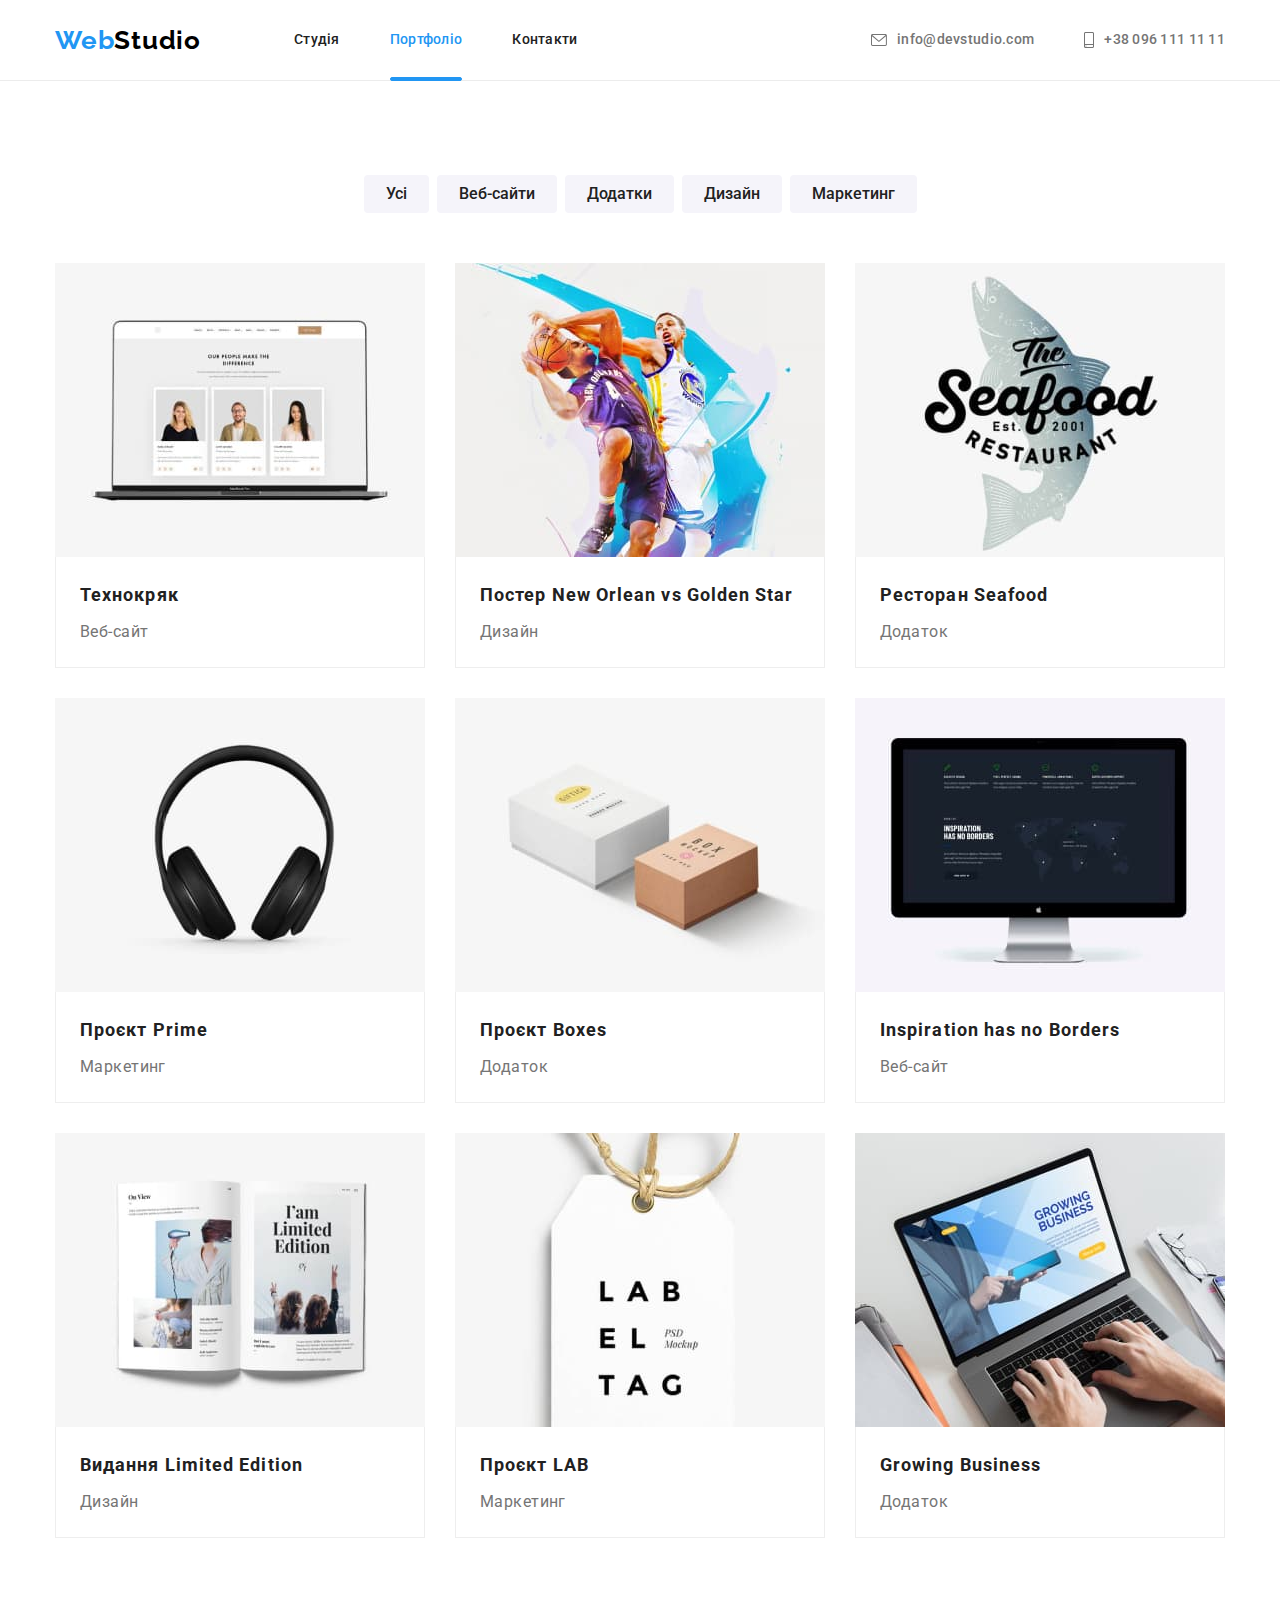
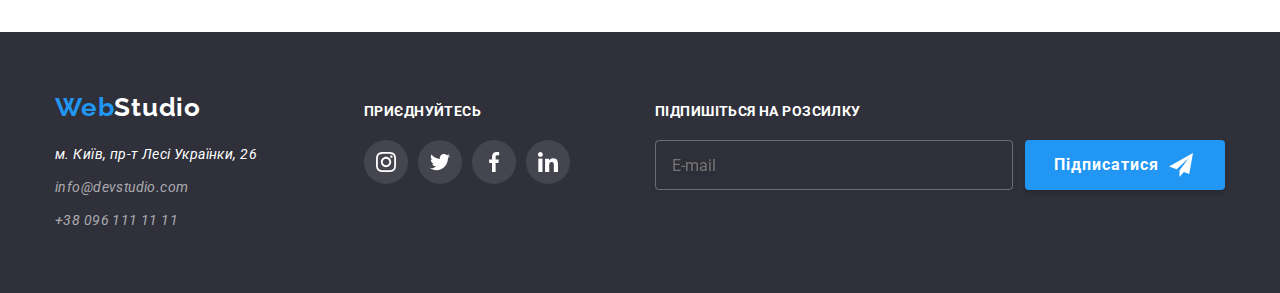
==== portfolio.html @ 502b1910 "copy files from homework 06" ====
<!DOCTYPE html>
<html lang="uk">
  <head>
    <meta charset="UTF-8" />
    <meta http-equiv="X-UA-Compatible" content="IE=edge" />
    <meta name="viewport" content="width=device-width, initial-scale=1.0" />
    <title>Портфоліо</title>
    <link
      rel="stylesheet"
      href="https://cdnjs.cloudflare.com/ajax/libs/modern-normalize/1.1.0/modern-normalize.css"
      integrity="sha512-Y0MM+V6ymRKN2zStTqzQ227DWhhp4Mzdo6gnlRnuaNCbc+YN/ZH0sBCLTM4M0oSy9c9VKiCvd4Jk44aCLrNS5Q=="
      crossorigin="anonymous"
      referrerpolicy="no-referrer"
    />
    <link rel="preconnect" href="https://fonts.googleapis.com" />
    <link rel="preconnect" href="https://fonts.gstatic.com" crossorigin />
    <link
      href="https://fonts.googleapis.com/css2?family=Raleway:wght@700&family=Roboto:wght@400;500;700;900&display=swap"
      rel="stylesheet"
    />
    <link rel="stylesheet" href="./css/styles.css" />
  </head>
  <body>
    <!-- Header -->
    <header class="header">
      <div class="container">
        <nav class="nav header-flex-item">
          <a href="./index.html" class="logo header-flex-item"
            >Web<span class="logo-header">Studio</span></a
          >
          <ul class="nav-list list">
            <li class="nav-list-item">
              <a href="./index.html" class="link">Студія</a>
            </li>
            <li class="nav-list-item">
              <a href="./portfolio.html" class="link current">Портфоліо</a>
            </li>
            <li class="nav-list-item"><a href="" class="link">Контакти</a></li>
          </ul>
        </nav>
        <ul class="contact-list list header-flex-item">
          <li class="contact-list-item">
            <a href="mailto:info@devstudio.com" class="link">
              <svg width="16" height="12" class="icon-contact">
                <use href="./images/symbol-defs.svg#icon-envelope"></use>
              </svg>
              info@devstudio.com</a
            >
          </li>
          <li class="contact-list-item">
            <a href="tel:+380961111111" class="link">
              <svg width="10" height="16" class="icon-contact">
                <use href="./images/symbol-defs.svg#icon-smartphone"></use>
              </svg>
              +38 096 111 11 11</a
            >
          </li>
        </ul>
      </div>
    </header>
    <!-- Main -->
    <main>
      <section class="projects section">
        <div class="container">
          <!-- Filters -->
          <ul class="filters list">
            <li class="filter-item">
              <button type="button" class="filter">Усі</button>
            </li>
            <li class="filter-item">
              <button type="button" class="filter">Веб-сайти</button>
            </li>
            <li class="filter-item">
              <button type="button" class="filter">Додатки</button>
            </li>
            <li class="filter-item">
              <button type="button" class="filter">Дизайн</button>
            </li>
            <li class="filter-item">
              <button type="button" class="filter">Маркетинг</button>
            </li>
          </ul>
          <!-- Projects -->
          <h1 hidden>Портфоліо</h1>
          <ul class="project-list list">
            <li class="project-item">
              <a href="" class="project-item-link">
                <div class="overlay-thumb">
                  <img
                    class="no-gap"
                    src="./images/portfolio/img1.jpeg"
                    alt="Портфоліо фото 1"
                    width="370"
                  />
                  <p class="project-overlay-description">
                    Ресурс пропонує комплексні пропозиції з різним рівнем
                    функціоналу та сервісів. Все це дозволить відвідувачу
                    отримати вичерпні відомості про компанію чи приватну особу.
                  </p>
                </div>
                <div class="project-description">
                  <h2 class="title">Технокряк</h2>
                  <p class="project-example">Веб-сайт</p>
                </div></a
              >
            </li>
            <li class="project-item">
              <a href="" class="project-item-link">
                <div class="overlay-thumb">
                  <img
                    class="no-gap"
                    src="./images/portfolio/img2.jpeg"
                    alt="Портфоліо фото 2"
                    width="370"
                  />
                  <p class="project-overlay-description">
                    Ресурс пропонує комплексні пропозиції з різним рівнем
                    функціоналу та сервісів. Все це дозволить відвідувачу
                    отримати вичерпні відомості про компанію чи приватну особу.
                  </p>
                </div>

                <div class="project-description">
                  <h2 class="title">
                    Постер <span lang="en">New Orlean vs Golden Star</span>
                  </h2>
                  <p class="project-example">Дизайн</p>
                </div></a
              >
            </li>
            <li class="project-item">
              <a href="" class="project-item-link">
                <div class="overlay-thumb">
                  <img
                    class="no-gap"
                    src="./images/portfolio/img3.jpeg"
                    alt="Портфоліо фото 3"
                    width="370"
                  />
                  <p class="project-overlay-description">
                    Ресурс пропонує комплексні пропозиції з різним рівнем
                    функціоналу та сервісів. Все це дозволить відвідувачу
                    отримати вичерпні відомості про компанію чи приватну особу.
                  </p>
                </div>

                <div class="project-description">
                  <h2 class="title">Ресторан <span lang="en">Seafood</span></h2>
                  <p class="project-example">Додаток</p>
                </div></a
              >
            </li>
            <li class="project-item">
              <a href="" class="project-item-link">
                <div class="overlay-thumb">
                  <img
                    class="no-gap"
                    src="./images/portfolio/img4.jpeg"
                    alt="Портфоліо фото 4"
                    width="370"
                  />
                  <p class="project-overlay-description">
                    Ресурс пропонує комплексні пропозиції з різним рівнем
                    функціоналу та сервісів. Все це дозволить відвідувачу
                    отримати вичерпні відомості про компанію чи приватну особу.
                  </p>
                </div>

                <div class="project-description">
                  <h2 class="title">Проєкт <span lang="en">Prime</span></h2>
                  <p class="project-example">Маркетинг</p>
                </div></a
              >
            </li>
            <li class="project-item">
              <a href="" class="project-item-link">
                <div class="overlay-thumb">
                  <img
                    class="no-gap"
                    src="./images/portfolio/img5.jpeg"
                    alt="Портфоліо фото 5"
                    width="370"
                  />
                  <p class="project-overlay-description">
                    Ресурс пропонує комплексні пропозиції з різним рівнем
                    функціоналу та сервісів. Все це дозволить відвідувачу
                    отримати вичерпні відомості про компанію чи приватну особу.
                  </p>
                </div>

                <div class="project-description">
                  <h2 class="title">Проєкт <span lang="en">Boxes</span></h2>
                  <p class="project-example">Додаток</p>
                </div></a
              >
            </li>
            <li class="project-item">
              <a href="" class="project-item-link">
                <div class="overlay-thumb">
                  <img
                    class="no-gap"
                    src="./images/portfolio/img6.jpeg"
                    alt="Портфоліо фото 6"
                    width="370"
                  />
                  <p class="project-overlay-description">
                    Ресурс пропонує комплексні пропозиції з різним рівнем
                    функціоналу та сервісів. Все це дозволить відвідувачу
                    отримати вичерпні відомості про компанію чи приватну особу.
                  </p>
                </div>

                <div class="project-description">
                  <h2 class="title" lang="en">Inspiration has no Borders</h2>
                  <p class="project-example">Веб-сайт</p>
                </div></a
              >
            </li>
            <li class="project-item">
              <a href="" class="project-item-link">
                <div class="overlay-thumb">
                  <img
                    class="no-gap"
                    src="./images/portfolio/img7.jpeg"
                    alt="Портфоліо фото 7"
                    width="370"
                  />
                  <p class="project-overlay-description">
                    Ресурс пропонує комплексні пропозиції з різним рівнем
                    функціоналу та сервісів. Все це дозволить відвідувачу
                    отримати вичерпні відомості про компанію чи приватну особу.
                  </p>
                </div>

                <div class="project-description">
                  <h2 class="title">
                    Видання <span lang="en">Limited Edition</span>
                  </h2>
                  <p class="project-example">Дизайн</p>
                </div></a
              >
            </li>
            <li class="project-item">
              <a href="" class="project-item-link">
                <div class="overlay-thumb">
                  <img
                    class="no-gap"
                    src="./images/portfolio/img8.jpeg"
                    alt="Портфоліо фото 8"
                    width="370"
                  />
                  <p class="project-overlay-description">
                    Ресурс пропонує комплексні пропозиції з різним рівнем
                    функціоналу та сервісів. Все це дозволить відвідувачу
                    отримати вичерпні відомості про компанію чи приватну особу.
                  </p>
                </div>

                <div class="project-description">
                  <h2 class="title">Проєкт <span lang="en">LAB</span></h2>
                  <p class="project-example">Маркетинг</p>
                </div></a
              >
            </li>
            <li class="project-item">
              <a href="" class="project-item-link">
                <div class="overlay-thumb">
                  <img
                    class="no-gap"
                    src="./images/portfolio/img9.jpeg"
                    alt="Портфоліо фото 9"
                    width="370"
                  />
                  <p class="project-overlay-description">
                    Ресурс пропонує комплексні пропозиції з різним рівнем
                    функціоналу та сервісів. Все це дозволить відвідувачу
                    отримати вичерпні відомості про компанію чи приватну особу.
                  </p>
                </div>

                <div class="project-description">
                  <h2 class="title" lang="en">Growing Business</h2>
                  <p class="project-example">Додаток</p>
                </div></a
              >
            </li>
          </ul>
        </div>
      </section>
    </main>
    <!-- Footer -->
    <footer class="footer">
      <div class="container">
        <div class="wrapper">
          <div class="flex-box-address">
            <a href="./index.html" class="logo"
              >Web<span class="logo-footer">Studio</span></a
            >
            <address class="address">
              <ul class="address-list list">
                <li class="address-item">
                  <a href="https://goo.gl/maps/CPtrU1FHBa2aNyZL9" class="link"
                    >м. Київ, пр-т Лесі Українки, 26</a
                  >
                </li>
                <li class="contact-list-item footer-contact-list-item">
                  <a href="mailto:info@devstudio.com" class="link"
                    >info@devstudio.com</a
                  >
                </li>
                <li class="contact-list-item footer-contact-list-item">
                  <a href="tel:+380961111111" class="link">+38 096 111 11 11</a>
                </li>
              </ul>
            </address>
          </div>
          <div class="flex-box-social">
            <p class="social-link-suptitle">приєднуйтесь</p>
            <ul class="social-link-list list">
              <li class="social-link-item item">
                <a class="social-link link" href=""
                  ><svg class="social-link-icon" width="20" height="20">
                    <use href="./images/symbol-defs.svg#icon-instagram"></use>
                  </svg>
                </a>
              </li>
              <li class="social-link-item item">
                <a class="social-link link" href=""
                  ><svg class="social-link-icon" width="20" height="20">
                    <use href="./images/symbol-defs.svg#icon-twitter"></use>
                  </svg>
                </a>
              </li>
              <li class="social-link-item item">
                <a class="social-link link" href=""
                  ><svg class="social-link-icon" width="20" height="20">
                    <use href="./images/symbol-defs.svg#icon-facebook"></use>
                  </svg>
                </a>
              </li>
              <li class="social-link-item item">
                <a class="social-link link" href=""
                  ><svg class="social-link-icon" width="20" height="20">
                    <use href="./images/symbol-defs.svg#icon-linkedin"></use>
                  </svg>
                </a>
              </li>
            </ul>
          </div>
          <form class="subscribe-form">
            <p class="subscribe-suptitle">Підпишіться на розсилку</p>
            <div class="subscribe-wrapper">
              <label class="subscribe-label">
                <input
                  type="email"
                  name="user-email"
                  class="subscribe-input"
                  placeholder="E-mail"
              /></label>
              <button type="submit" class="subscribe-btn">
                <span class="subscribe-btn-text"> Підписатися</span>
                <svg class="subscribe-btn-icon" width="24" height="24">
                  <use href="./images/symbol-defs.svg#icon-send"></use>
                </svg>
              </button>
            </div>
          </form>
        </div>
      </div>
    </footer>
  </body>
</html>
---- css/styles.css ----
:root {
  --bg-primary-color: #f5f5f5;
  --bg-secondary-color: #f5f4fa;
  --bg-tertiary-color: #ffffff;
  --bg-hero-color: #2f303a;
  --bg-footer-color: #2f303a;
  --bg-button-primary-color: #f5f4fa;
  --bg-button-secondary-color: #2196f3;
  --bg-hover-color: #2196f3;

  --text-primary-color: #757575;
  --text-secondary-color: #212121;
  --text-hover-color: #2196f3;
  --text-tertiary-color: #ffffff;
  --text-contacts-color: rgba(255, 255, 255, 0.6);

  --logo-primary-color: #2196f3;
  --logo-header-color: #000000;
  --logo-footer-color: #ffffff;

  --main-font: "Roboto", sans-serif;
  --font-secondary: "Raleway", sans-serif;

  --transition-dur-and-func: 250ms cubic-bezier(0.4, 0, 0.2, 1);
}
h1,
h2,
h3,
p,
ul {
  margin-top: 0;
  margin-right: 0;
  margin-bottom: 0;
  margin-left: 0;
}
ul {
  padding-left: 0;
}
.container {
  width: 1200px;
  padding-left: 15px;
  padding-right: 15px;
  margin-left: auto;
  margin-right: auto;
}
body {
  font-family: var(--main-font);
  font-style: normal;
  font-weight: 400;
  font-size: 14px;
  line-height: 1.71;
  letter-spacing: 0.03em;
  background-color: var(--bg-tertiary-color);
  color: var(--text-primary-color);
}
/* Main Studio */
.section {
  padding-top: 94px;
  padding-bottom: 94px;
}
.section:nth-child(2) {
  padding-bottom: 0;
}
/* Header */

.nav-list {
  display: block;
}
.header {
  border-bottom: 1px solid #ececec;
}

.nav,
.contact-list,
.header .container,
.nav-list {
  display: flex;
  align-items: center;
}
.header-flex-item:last-child {
  margin-left: auto;
}
/* Logo` */
.header .link {
  display: flex;
  align-items: center;
  justify-content: center;
  padding: 32px 0;
  font-weight: 500;
  line-height: 1.14;
  letter-spacing: 0.02em;

  transition: color var(--transition-dur-and-func);
}
.link,
.logo,
.project-item-link {
  display: block;
  color: inherit;
  text-decoration: none;
}
.project-item-link {
  transition: box-shadow var(--transition-dur-and-func);
}
.project-item-link:hover,
.project-item-link:focus {
  box-shadow: 0px 1px 1px rgba(0, 0, 0, 0.12), 0px 4px 4px rgba(0, 0, 0, 0.06),
    1px 4px 6px rgba(0, 0, 0, 0.16);
}
.list {
  list-style: none;
}
.logo {
  font-family: var(--font-secondary);
  font-weight: 700;
  color: var(--logo-primary-color);
  font-size: 26px;
  line-height: 1.19;
  letter-spacing: 0.03em;
  margin-right: 93px;
}
.logo-header {
  color: var(--logo-header-color);
}
.logo-footer {
  color: var(--logo-footer-color);
}
.footer .logo {
  margin-bottom: 20px;
}
/* Navigation */
.nav-list-item:not(:last-child),
.contact-list > .contact-list-item:not(:last-child) {
  margin-right: 50px;
}
.contact-list {
  margin-left: auto;
}
.icon-contact {
  margin-right: 10px;
  display: flex;
  align-items: center;
  justify-content: center;
  background-size: cover;
  fill: currentColor;
}
.contact-link .link {
  display: flex;
  align-items: center;
}
.nav-list,
.title {
  color: var(--text-secondary-color);
}
.current {
  color: var(--text-hover-color);
  position: relative;
}
.current::after {
  content: "";
  position: absolute;
  bottom: 0;
  left: 0;
  display: flex;
  background: #2196f3;
  border-radius: 2px;
  border: 1px solid #2196f3;
  width: 100%;
  height: 4px;
  transform: translateY(1px);
}
/* Hero */
.hero {
  background-image: linear-gradient(
      rgba(47, 48, 58, 0.4),
      rgba(47, 48, 58, 0.4)
    ),
    url(../images/hero.jpg);
  background-color: var(--bg-hero-color);
  text-align: center;
  padding: 200px 0;
  max-width: 1600px;
  height: 600px;
  margin: 0 auto;
}
.hero-title {
  display: block;
  margin: 0 auto 30px;
  color: var(--text-tertiary-color);
  font-weight: 900;
  font-size: 44px;
  line-height: 1.36;
  text-align: center;
  align-items: center;
  letter-spacing: 0.06em;
  text-transform: uppercase;
  width: 696px;
}
.button-order {
  display: inline-block;
  background-color: var(--bg-button-secondary-color);
  color: var(--text-tertiary-color);
  font-weight: 700;
  font-size: 16px;
  line-height: 1.88;
  align-items: center;
  text-align: center;
  letter-spacing: 0.06em;
  cursor: pointer;
  padding: 10px 32px;
  border: 1px solid transparent;
  border-radius: 4px;
  transition: background-color var(--transition-dur-and-func);
}
.button-order:hover,
.button-order:focus {
  background-color: #188ce8;
}
/* Speciality */
.speciality-list {
  display: flex;
}
.speciality-item {
  width: 270px;
}
.speciality-item:not(:last-child) {
  margin-right: 30px;
}
.icon-flex {
  display: flex;
  align-items: center;
  justify-content: center;
  width: 270px;
  height: 120px;
  background: #f5f4fa;
  border-radius: 4px;
  margin-bottom: 30px;
}
.speciality .title {
  font-size: 14px;
}
.speciality-list-title {
  font-weight: 700;
  line-height: 1.14;
  text-transform: uppercase;
  margin-bottom: 10px;
}
/* What we do */
.wwd-title,
.team-title,
.clients-title {
  font-weight: 700;
  font-size: 36px;
  line-height: 1.17;
  text-align: center;
}
.wwd-title {
  margin-bottom: 50px;
}
.wwd-list {
  display: flex;
  justify-content: space-between;
}
.wwd-item:not(:last-child) {
  margin-right: 30px;
}
img {
  display: block;
  max-width: 100%;
  height: auto;
}
.wrapper {
  position: relative;
}
.wwd-description {
  font-weight: 700;
  line-height: 1.14;
  text-align: center;
  text-transform: uppercase;

  color: #ffffff;
}
.wwd-description-thumb {
  display: flex;
  align-items: center;
  justify-content: center;
  position: absolute;
  left: 0;
  bottom: 0;
  background-color: rgba(47, 48, 58, 0.8);
  width: 100%;
  height: 70px;
  padding: 27px auto;
}
/* Our team */
.team {
  padding-top: 94px;
  padding-bottom: 94px;
  background-color: var(--bg-secondary-color);
}
.team-title {
  margin-bottom: 50px;
}
.team-list {
  display: flex;
}
.team-member {
  background-color: var(--bg-tertiary-color);
  width: 270px;
  box-shadow: 0px 1px 3px rgba(0, 0, 0, 0.12), 0px 1px 1px rgba(0, 0, 0, 0.14),
    0px 2px 1px rgba(0, 0, 0, 0.2);
  border-radius: 0px 0px 4px 4px;
}
.team-member:not(:last-child) {
  margin-right: 30px;
}
.team-member-description {
  padding: 30px 0;
}
.team-member-name {
  margin-bottom: 10px;
  font-weight: 500;
  font-size: 16px;
  line-height: 1.19;
  text-align: center;
}
.team-member-job {
  font-size: 16px;
  line-height: 1.19;
  text-align: center;
  margin-bottom: 16px;
}
.social-link {
  display: flex;
  align-items: center;
  justify-content: center;
  width: 44px;
  height: 44px;
  border-radius: 50%;
  gap: 10px;
  transition: background-color var(--transition-dur-and-func),
    color var(--transition-dur-and-func);
}
.footer .social-link {
  background-color: rgba(255, 255, 255, 0.1);
}
.social-link:hover {
  background-color: var(--bg-hover-color);
  border-radius: 50%;
}
.social-link:hover .social-link-icon {
  fill: var(--text-tertiary-color);
}
.social-link-item .social-link:focus {
  background-color: var(--bg-hover-color);
}
.social-link:focus .social-link-icon {
  fill: var(--text-tertiary-color);
}
.team-member .social-link-icon {
  fill: #afb1b8;
  transition: fill var(--transition-dur-and-func);
}
.social-link-item:hover .social-link-icon,
.social-link-item:focus .social-link-icon {
  fill: #ffffff;
}
.social-link-list {
  display: flex;
  gap: 10px;
  justify-content: center;
}
/* Clients */
.clients-title {
  margin-bottom: 50px;
}
.clients-list {
  display: flex;
  align-items: center;
  gap: 30px;
}
.clients-item {
  display: flex;
  align-items: center;
  justify-content: center;
  width: 170px;
  height: 92px;
}
.clients-link.link {
  display: flex;
  justify-content: center;
  align-items: center;
  width: 170px;
  height: 92px;
  cursor: pointer;
  border: 1px solid#AFB1B8;
  border-radius: 4px;
  transition: border-color var(--transition-dur-and-func),
    color var(--transition-dur-and-func);
}
.clients-icon {
  display: flex;
  align-items: center;
  justify-content: center;
  fill: #afb1b8;
  transition: fill var(--transition-dur-and-func);
}
.clients-link:hover,
.clients-link:focus {
  border-color: #2196f3;
}
.clients-link:hover .clients-icon {
  fill: var(--bg-hover-color);
}
.clients-link:focus .clients-icon {
  fill: var(--bg-hover-color);
}
/* Main Portfolio */
/* Filters */
.filters {
  display: flex;
  justify-content: center;
  margin-bottom: 50px;
}
.filter {
  background-color: var(--bg-button-primary-color);
  color: var(--text-secondary-color);
  font-weight: 500;
  font-size: 16px;
  line-height: 1.62;
  text-align: center;
  cursor: pointer;
  padding: 6px 22px;
  border: transparent;
  border-radius: 4px;
  transition: color var(--transition-dur-and-func),
    background-color var(--transition-dur-and-func),
    box-shadow var(--transition-dur-and-func);
}
.filter:hover,
.filter:focus {
  box-shadow: 0px 3px 1px rgba(0, 0, 0, 0.1), 0px 1px 2px rgba(0, 0, 0, 0.08),
    0px 2px 2px rgba(0, 0, 0, 0.12);
}
.filter-item:not(:last-child) {
  margin-right: 8px;
}
.filter:hover,
.filter:focus {
  background-color: var(--bg-hover-color);
  color: var(--text-tertiary-color);
}
/* Projects */
.project-list {
  display: flex;
  flex-wrap: wrap;
}
.project-item {
  background-color: var(--bg-tertiary-color);
  width: 370px;
}
.project-item:not(:nth-child(3n)) {
  margin-right: 30px;
}
.project-item:not(:nth-last-child(-n + 3)) {
  margin-bottom: 30px;
}
.project-list .title {
  font-weight: 700;
  font-size: 18px;
  line-height: 2;
  letter-spacing: 0.06em;
  margin-bottom: 4px;
}
.project-example {
  font-size: 16px;
  line-height: 1.88;
}
.project-description {
  padding: 20px 24px;
  border: 1px solid #eeeeee;
  border-top: none;
}
.project-overlay-description {
  display: flex;
  align-items: center;
  justify-content: center;
  position: absolute;
  top: 0;
  left: 0;
  padding: 63px 24px;

  background: rgba(33, 150, 243, 0.9);
  width: 100%;
  height: 100%;

  font-size: 18px;
  line-height: 1.56;

  letter-spacing: 0.03em;

  color: var(--text-tertiary-color);

  transform: translateY(101%);

  transition: transform var(--transition-dur-and-func);
}
.project-item-link:hover .project-overlay-description,
.project-item-link:focus .project-overlay-description {
  transform: translateY(0%);
}
.overlay-thumb {
  display: flex;
  align-items: center;
  justify-content: center;
  position: relative;
  top: 0;
  left: 0;
  overflow: hidden;
}

/* Footer */
.footer {
  background-color: var(--bg-footer-color);
  padding-top: 60px;
  padding-bottom: 60px;
}
/* .address {
  font-style: normal;
} */
.address .contact-list-item:not(:last-child),
.address-item {
  margin-bottom: 9px;
}
.address-item .link {
  display: inline-flex;
  color: var(--text-tertiary-color);
  transition: color var(--transition-dur-and-func);
}
.footer-contact-list-item .link {
  display: inline-flex;
  color: var(--text-contacts-color);
  transition: color var(--transition-dur-and-func);
}
.wrapper {
  display: flex;
  align-items: baseline;
}
.flex-box-address {
  margin-right: 70px;
}
.social-link-suptitle,
.subscribe-suptitle {
  font-weight: 700;
  line-height: 1.14;
  text-transform: uppercase;
  color: var(--text-tertiary-color);
  margin-bottom: 20px;
}
.social-link-icon {
  fill: var(--text-tertiary-color);
}
.link:hover {
  color: var(--text-hover-color);
}
.link:focus {
  color: var(--text-hover-color);
}

/* Subscribe Footer */
.subscribe-form {
  margin-left: auto;
}
.subscribe-wrapper {
  display: flex;
  align-items: center;
  justify-content: center;
  margin: 0;
  padding: 0;
  /* width: 570px; */
  /* height: 86px; */
}
.subscribe-label {
}
.subscribe-input {
  width: 358px;
  height: 50px;
  padding-top: 15px;
  padding-bottom: 15px;
  padding-left: 16px;
  background-color: transparent;
  border: 1px solid rgba(255, 255, 255, 0.3);
  filter: drop-shadow(0px 4px 4px rgba(0, 0, 0, 0.15));
  border-radius: 4px;

  font-size: 16px;
  line-height: 1.25;
  color: #ffffff;
}
.subscribe-input:placeholder {
  font-size: 16px;
  line-height: 1.25;

  color: rgba(255, 255, 255, 0.6);
}
.subscribe-btn {
  display: inline-flex;
  align-items: center;
  width: 200px;
  height: 50px;
  padding: 10px 28px;
  background: #2196f3;
  border: 1px solid transparent;
  box-shadow: 0px 4px 4px rgba(0, 0, 0, 0.15);
  border-radius: 4px;
  margin-left: 12px;
  cursor: pointer;
}
.subscribe-btn-text {
  font-weight: 700;
  font-size: 16px;
  line-height: 1.88;
  letter-spacing: 0.06em;
  color: #ffffff;
}
.subscribe-btn-icon {
  margin-left: 10px;
  fill: #ffffff;
  display: flex;
  justify-content: center;
  align-items: center;
  background-size: contain;
}

/* Modal */
.backdrop {
  position: fixed;
  width: 100%;
  height: 100%;
  left: 0;
  top: 0;
  background-color: rgba(0, 0, 0, 0.2);
  opacity: 1;
  transition: opacity var(--transition-dur-and-func),
    visibility var(--transition-dur-and-func);
}
.modal {
  position: absolute;
  left: 50%;
  top: 50%;
  transform: translate(-50%, -50%);
  background-color: #ffffff;
  width: 528px;
  height: 581px;
}
/* Modal Close Button */
.close-modal-btn {
  display: flex;
  padding: 0;
  align-items: center;
  justify-content: center;
  position: absolute;
  right: 14px;
  top: 14px;
  border-radius: 50%;
  width: 30px;
  height: 30px;
  background-color: #ffffff;
  border: 1px solid rgba(0, 0, 0, 0.1);
  cursor: pointer;
}
.icon-close-modal-btn {
  fill: #000000;
  transition: fill var(--transition-dur-and-func);
}
.close-modal-btn:hover .icon-close-modal-btn,
.close-modal-btn:focus .icon-close-modal-btn {
  fill: var(--bg-button-secondary-color);
}
.is-hidden {
  visibility: hidden;
  opacity: 0;
  pointer-events: none;
}
/* Modal Form */
.modal-form {
  display: flex;
  flex-direction: column;
  width: 100%;
  height: 100%;
  padding: 40px;
}
.modal-form-suptitle {
  margin-bottom: 12px;
  font-weight: 700;
  font-size: 20px;
  line-height: 1.15;
  text-align: center;
  color: var(--text-secondary-color);
}
.modal-form-input-thumb {
  position: relative;
  margin-top: 4px;
}
.modal-form-input {
  width: 100%;
  height: 40px;
  padding-left: 42px;
  border: 1px solid rgba(33, 33, 33, 0.2);
  border-radius: 4px;
  transition: border-color var(--transition-dur-and-func);
}

.modal-form-input:focus + .modal-form-input-icon,
.modal-form-input:hover + .modal-form-input-icon {
  fill: #2196f3;
}
.modal-form-input:focus,
.modal-form-comment:focus,
.modal-form-input:hover,
.modal-form-comment:hover {
  border-color: #2196f3;
  /* outline: none; */
}

.modal-form-input-icon {
  position: absolute;
  top: 50%;
  left: 12px;
  transform: translateY(-50%);
  transition: fill var(--transition-dur-and-func);
}
.modal-form-comment {
  width: 100%;
  height: 120px;
  margin-top: 4px;
  border: 1px solid rgba(33, 33, 33, 0.2);
  border-radius: 4px;
  resize: none;
  padding: 12px 16px;

  transition: border-color var(--transition-dur-and-func);
}
.modal-form-comment:placeholder {
  font-size: 12px;
  line-height: 1.17;
  letter-spacing: 0.01em;

  color: rgba(117, 117, 117, 0.5);
}
.modal-form-label,
.modal-form-label-comment {
  font-size: 12px;
  line-height: 1.17;
  letter-spacing: 0.01em;
  margin-bottom: 10px;
}
.modal-form-label-comment {
  margin-bottom: 20px;
}

.modal-form-checkbox-label {
  display: flex;
  align-items: center;
  justify-content: center;
  /* width: 425px;
  height: 24px; */
  margin-bottom: 30px;
}
.policy-link {
  color: #2196f3;
}
.modal-form-checkbox-input {
  position: absolute;
  appearance: none;
  transition: border-color var(--transition-dur-and-func),
    background-color var(--transition-dur-and-func),
    fill var(--transition-dur-and-func);
}
.modal-form-checkbox-custom-checked {
  display: flex;
  align-items: center;
  justify-content: center;
}
.modal-form-checkbox-input:checked + .modal-form-checkbox-custom {
  background-color: var(--bg-hover-color);
  border: 2px solid transparent;
  background-size: cover;
  fill: #ffffff;
}
.modal-form-checkbox-input:focus-within + .modal-form-checkbox-custom {
  border-color: #188ce8;
}

.modal-form-checkbox-custom {
  display: flex;
  align-items: center;
  justify-content: center;
  width: 16px;
  height: 15px;
  padding: 0;
  margin-right: 7px;
  object-fit: fill;
  border: 2px solid var(--text-secondary-color);
  border-radius: 2px;
  fill: transparent;

  transition: fill var(--transition-dur-and-func),
    border-color var(--transition-dur-and-func),
    background-color var(--transition-dur-and-func);
}
.modal-form-btn-submit {
  display: inline-flex;
  align-items: center;
  justify-content: center;
  width: 200px;
  height: 50px;
  padding: 10px 52px;
  margin-left: auto;
  margin-right: auto;
  background: var(--bg-button-secondary-color);
  box-shadow: 0px 4px 4px rgba(0, 0, 0, 0.15);
  border-color: transparent;
  border-radius: 4px;
  cursor: pointer;

  font-weight: 700;
  font-size: 16px;
  line-height: 1.88;
  letter-spacing: 0.06em;
  color: #ffffff;

  transition: background-color var(--transition-dur-and-func);
}
.modal-form-btn-submit:hover,
.modal-form-btn-submit:focus {
  background-color: #188ce8;
}
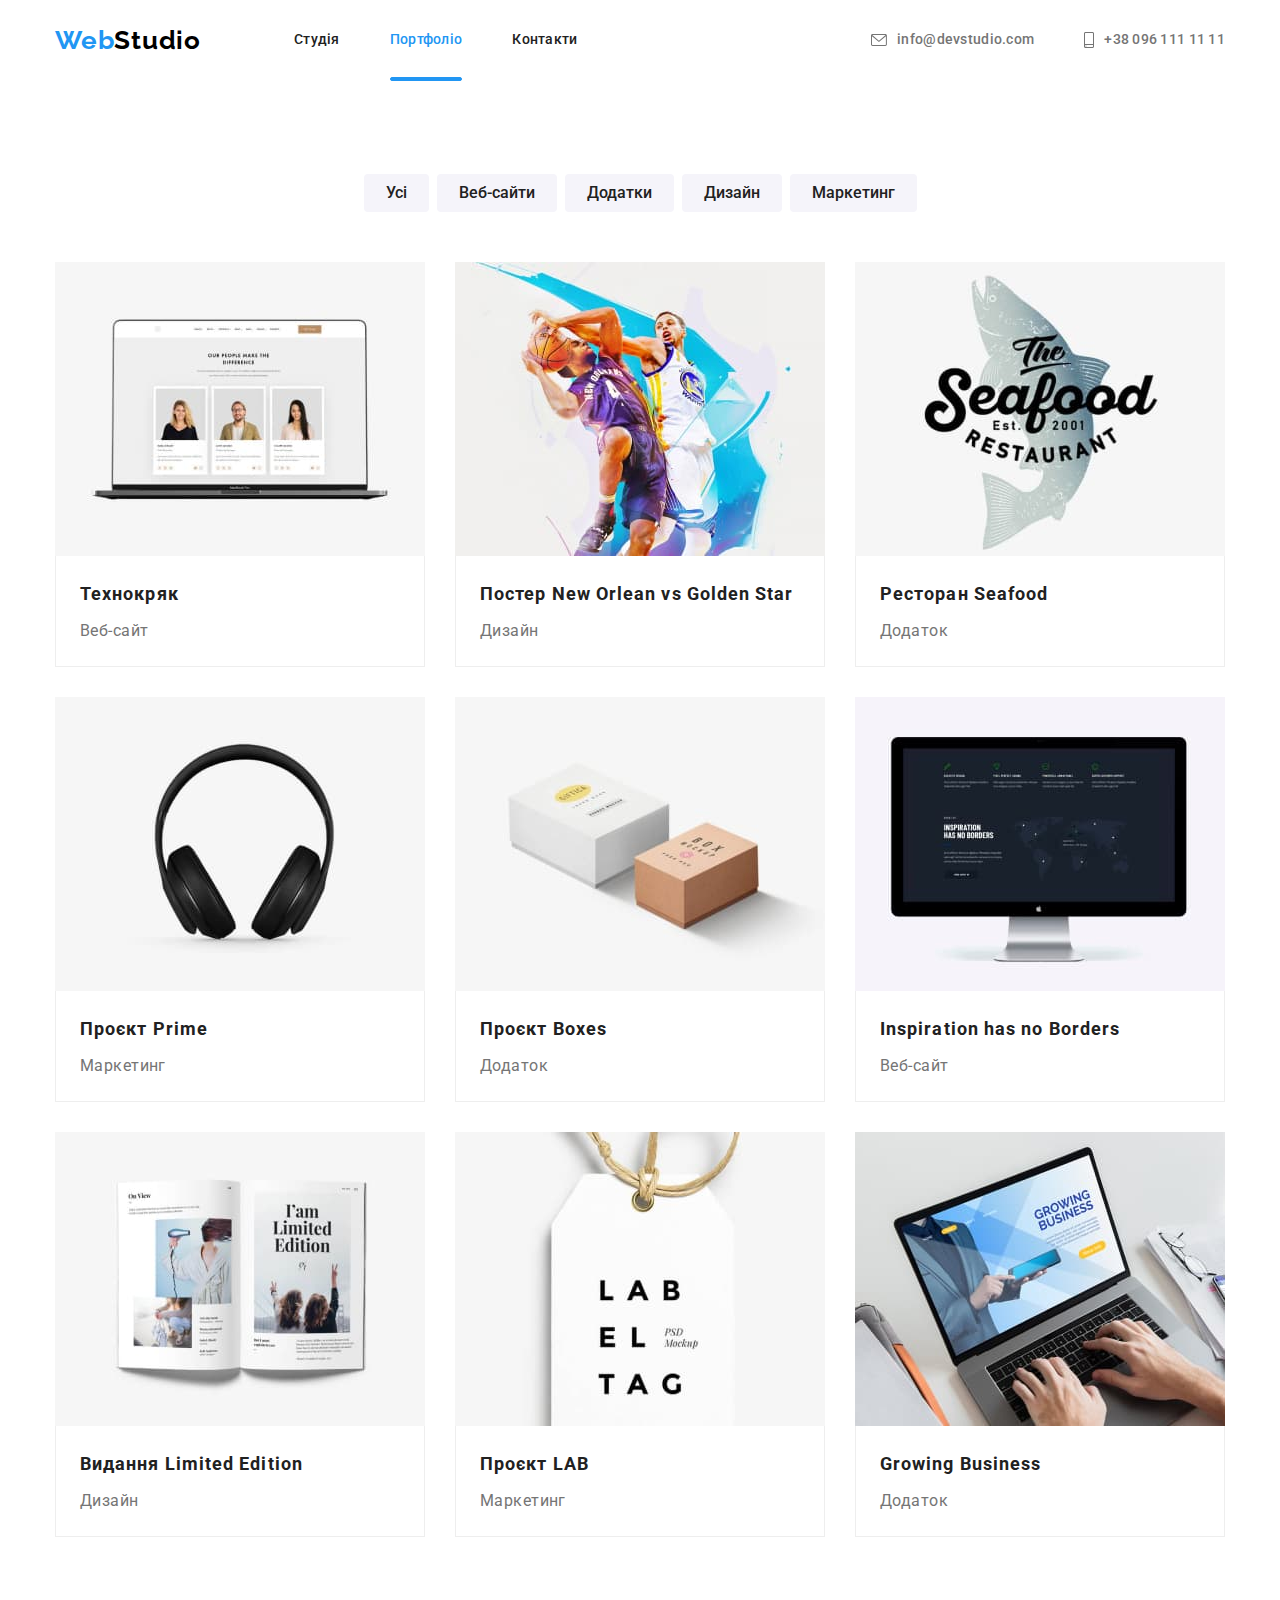
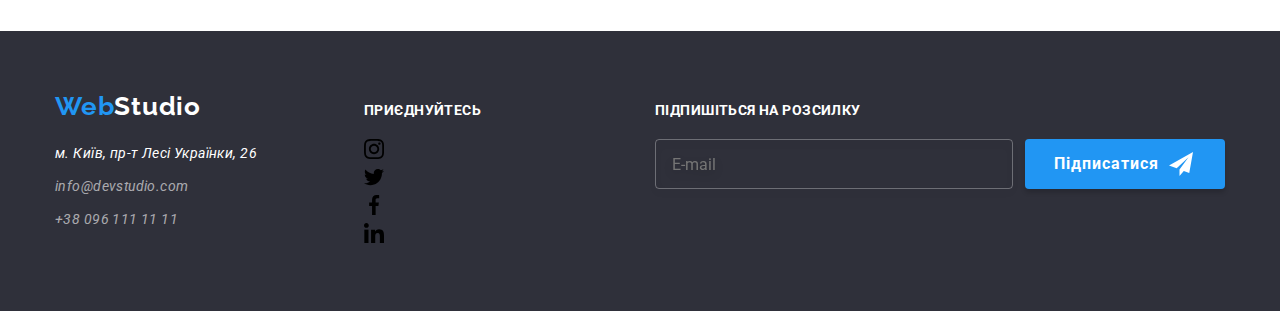
==== commit 8defd0a3: "changed names of classes" ====
--- a/portfolio.html
+++ b/portfolio.html
@@ -64,20 +64,20 @@
         <div class="container">
           <!-- Filters -->
           <ul class="filters list">
-            <li class="filter-item">
-              <button type="button" class="filter">Усі</button>
-            </li>
-            <li class="filter-item">
-              <button type="button" class="filter">Веб-сайти</button>
-            </li>
-            <li class="filter-item">
-              <button type="button" class="filter">Додатки</button>
-            </li>
-            <li class="filter-item">
-              <button type="button" class="filter">Дизайн</button>
-            </li>
-            <li class="filter-item">
-              <button type="button" class="filter">Маркетинг</button>
+            <li class="filters__item">
+              <button type="button" class="filters__btn">Усі</button>
+            </li>
+            <li class="filters__item">
+              <button type="button" class="filters__btn">Веб-сайти</button>
+            </li>
+            <li class="filters__item">
+              <button type="button" class="filters__btn">Додатки</button>
+            </li>
+            <li class="filters__item">
+              <button type="button" class="filters__btn">Дизайн</button>
+            </li>
+            <li class="filters__item">
+              <button type="button" class="filters__btn">Маркетинг</button>
             </li>
           </ul>
           <!-- Projects -->
--- a/css/styles.css
+++ b/css/styles.css
@@ -66,7 +66,7 @@
 .nav-list {
   display: block;
 }
-.header {
+.page-header {
   border-bottom: 1px solid #ececec;
 }
 
@@ -183,7 +183,7 @@
   height: 600px;
   margin: 0 auto;
 }
-.hero-title {
+.hero__title {
   display: block;
   margin: 0 auto 30px;
   color: var(--text-tertiary-color);
@@ -196,6 +196,7 @@
   text-transform: uppercase;
   width: 696px;
 }
+/* Button Order */
 .button-order {
   display: inline-block;
   background-color: var(--bg-button-secondary-color);
@@ -217,13 +218,13 @@
   background-color: #188ce8;
 }
 /* Speciality */
-.speciality-list {
-  display: flex;
-}
-.speciality-item {
+.speciality__list {
+  display: flex;
+}
+.speciality__item {
   width: 270px;
 }
-.speciality-item:not(:last-child) {
+.speciality__item:not(:last-child) {
   margin-right: 30px;
 }
 .icon-flex {
@@ -239,29 +240,29 @@
 .speciality .title {
   font-size: 14px;
 }
-.speciality-list-title {
+.speciality__label {
   font-weight: 700;
   line-height: 1.14;
   text-transform: uppercase;
   margin-bottom: 10px;
 }
 /* What we do */
-.wwd-title,
-.team-title,
+.what-we-do__title,
+.team__title,
 .clients-title {
   font-weight: 700;
   font-size: 36px;
   line-height: 1.17;
   text-align: center;
 }
-.wwd-title {
+.what-we-do__title {
   margin-bottom: 50px;
 }
-.wwd-list {
+.what-we-do__list {
   display: flex;
   justify-content: space-between;
 }
-.wwd-item:not(:last-child) {
+.what-we-do__item:not(:last-child) {
   margin-right: 30px;
 }
 img {
@@ -272,7 +273,7 @@
 .wrapper {
   position: relative;
 }
-.wwd-description {
+.what-we-do__description {
   font-weight: 700;
   line-height: 1.14;
   text-align: center;
@@ -280,7 +281,7 @@
 
   color: #ffffff;
 }
-.wwd-description-thumb {
+.what-we-do__thumb {
   display: flex;
   align-items: center;
   justify-content: center;
@@ -298,39 +299,39 @@
   padding-bottom: 94px;
   background-color: var(--bg-secondary-color);
 }
-.team-title {
+.team__title {
   margin-bottom: 50px;
 }
-.team-list {
-  display: flex;
-}
-.team-member {
+.team__list {
+  display: flex;
+}
+.team__item {
   background-color: var(--bg-tertiary-color);
   width: 270px;
   box-shadow: 0px 1px 3px rgba(0, 0, 0, 0.12), 0px 1px 1px rgba(0, 0, 0, 0.14),
     0px 2px 1px rgba(0, 0, 0, 0.2);
   border-radius: 0px 0px 4px 4px;
 }
-.team-member:not(:last-child) {
+.team__item:not(:last-child) {
   margin-right: 30px;
 }
-.team-member-description {
+.team-member__description {
   padding: 30px 0;
 }
-.team-member-name {
+.team-member__name {
   margin-bottom: 10px;
   font-weight: 500;
   font-size: 16px;
   line-height: 1.19;
   text-align: center;
 }
-.team-member-job {
+.team-member__job {
   font-size: 16px;
   line-height: 1.19;
   text-align: center;
   margin-bottom: 16px;
 }
-.social-link {
+.social-network__link {
   display: flex;
   align-items: center;
   justify-content: center;
@@ -341,52 +342,52 @@
   transition: background-color var(--transition-dur-and-func),
     color var(--transition-dur-and-func);
 }
-.footer .social-link {
+.footer .social-network__link {
   background-color: rgba(255, 255, 255, 0.1);
 }
-.social-link:hover {
+.social-network__link:hover {
   background-color: var(--bg-hover-color);
   border-radius: 50%;
 }
-.social-link:hover .social-link-icon {
+.social-network__link:hover .social-network__icon {
   fill: var(--text-tertiary-color);
 }
-.social-link-item .social-link:focus {
+.social-network__item .social-network__link:focus {
   background-color: var(--bg-hover-color);
 }
-.social-link:focus .social-link-icon {
+.social-network__link:focus .social-network__icon {
   fill: var(--text-tertiary-color);
 }
-.team-member .social-link-icon {
+.team__item .social-network__icon {
   fill: #afb1b8;
   transition: fill var(--transition-dur-and-func);
 }
-.social-link-item:hover .social-link-icon,
-.social-link-item:focus .social-link-icon {
+.social-network__item:hover .social-network__icon,
+.social-network__item:focus .social-network__icon {
   fill: #ffffff;
 }
-.social-link-list {
+.social-network {
   display: flex;
   gap: 10px;
   justify-content: center;
 }
 /* Clients */
-.clients-title {
+.clients__title {
   margin-bottom: 50px;
 }
-.clients-list {
+.clients__list {
   display: flex;
   align-items: center;
   gap: 30px;
 }
-.clients-item {
+.clients__item {
   display: flex;
   align-items: center;
   justify-content: center;
   width: 170px;
   height: 92px;
 }
-.clients-link.link {
+.clients__link.link {
   display: flex;
   justify-content: center;
   align-items: center;
@@ -398,21 +399,21 @@
   transition: border-color var(--transition-dur-and-func),
     color var(--transition-dur-and-func);
 }
-.clients-icon {
+.clients__icon {
   display: flex;
   align-items: center;
   justify-content: center;
   fill: #afb1b8;
   transition: fill var(--transition-dur-and-func);
 }
-.clients-link:hover,
-.clients-link:focus {
+.clients__link:hover,
+.clients__link:focus {
   border-color: #2196f3;
 }
-.clients-link:hover .clients-icon {
+.clients__link:hover .clients__icon {
   fill: var(--bg-hover-color);
 }
-.clients-link:focus .clients-icon {
+.clients__link:focus .clients__icon {
   fill: var(--bg-hover-color);
 }
 /* Main Portfolio */
@@ -422,7 +423,7 @@
   justify-content: center;
   margin-bottom: 50px;
 }
-.filter {
+.filters__btn {
   background-color: var(--bg-button-primary-color);
   color: var(--text-secondary-color);
   font-weight: 500;
@@ -437,16 +438,16 @@
     background-color var(--transition-dur-and-func),
     box-shadow var(--transition-dur-and-func);
 }
-.filter:hover,
-.filter:focus {
+.filters__btn:hover,
+.filters__btn:focus {
   box-shadow: 0px 3px 1px rgba(0, 0, 0, 0.1), 0px 1px 2px rgba(0, 0, 0, 0.08),
     0px 2px 2px rgba(0, 0, 0, 0.12);
 }
-.filter-item:not(:last-child) {
+.filters__item:not(:last-child) {
   margin-right: 8px;
 }
-.filter:hover,
-.filter:focus {
+.filters__btn:hover,
+.filters__btn:focus {
   background-color: var(--bg-hover-color);
   color: var(--text-tertiary-color);
 }
@@ -557,7 +558,7 @@
   color: var(--text-tertiary-color);
   margin-bottom: 20px;
 }
-.social-link-icon {
+.social-network__icon {
   fill: var(--text-tertiary-color);
 }
 .link:hover {
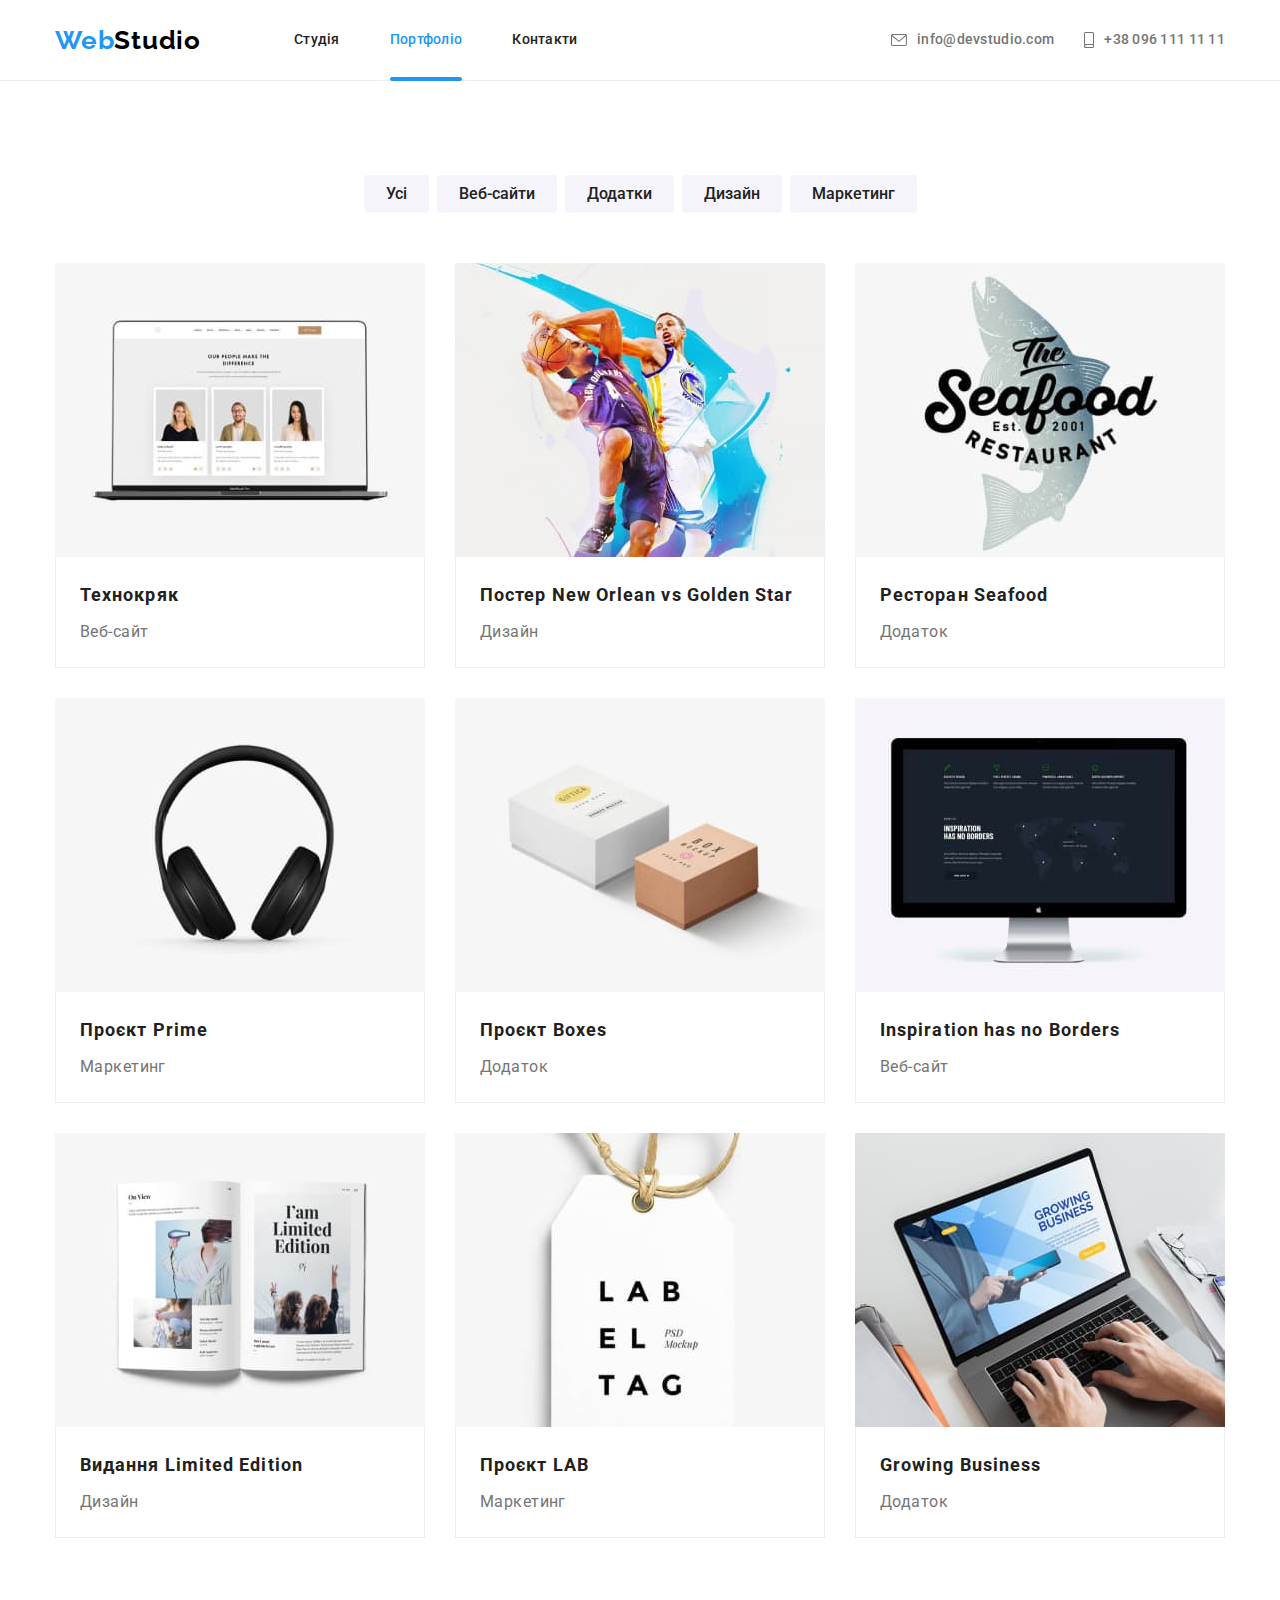
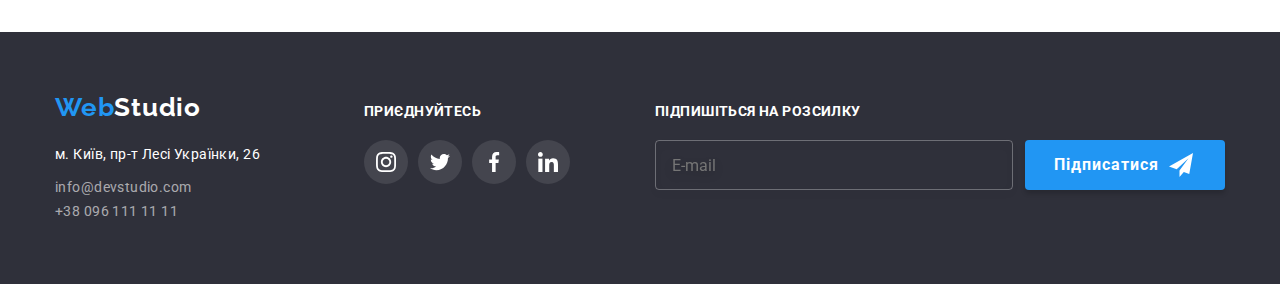
==== commit 9e7ac399: "add bem classes" ====
--- a/portfolio.html
+++ b/portfolio.html
@@ -23,33 +23,40 @@
   <body>
     <!-- Header -->
     <header class="header">
-      <div class="container">
-        <nav class="nav header-flex-item">
-          <a href="./index.html" class="logo header-flex-item"
-            >Web<span class="logo-header">Studio</span></a
+      <div class="header__container container">
+        <nav class="nav">
+          <a href="./index.html" class="logo logo--page-header"
+            >Web<span class="logo__item--page-header">Studio</span></a
           >
-          <ul class="nav-list list">
-            <li class="nav-list-item">
-              <a href="./index.html" class="link">Студія</a>
-            </li>
-            <li class="nav-list-item">
-              <a href="./portfolio.html" class="link current">Портфоліо</a>
-            </li>
-            <li class="nav-list-item"><a href="" class="link">Контакти</a></li>
+          <ul class="nav__list list">
+            <li class="nav__item">
+              <a href="./index.html" class="nav__link link">Студія</a>
+            </li>
+            <li class="nav__item">
+              <a href="./portfolio.html" class="nav__link link current"
+                >Портфоліо</a
+              >
+            </li>
+            <li class="nav__item">
+              <a href="" class="nav__link link">Контакти</a>
+            </li>
           </ul>
         </nav>
-        <ul class="contact-list list header-flex-item">
-          <li class="contact-list-item">
-            <a href="mailto:info@devstudio.com" class="link">
-              <svg width="16" height="12" class="icon-contact">
+        <ul class="contact__list list contact__list--page-header">
+          <li class="contact__item contact__item--page-header">
+            <a
+              href="mailto:info@devstudio.com"
+              class="contact__link--page-header link"
+            >
+              <svg width="16" height="12" class="contact__icon">
                 <use href="./images/symbol-defs.svg#icon-envelope"></use>
               </svg>
               info@devstudio.com</a
             >
           </li>
-          <li class="contact-list-item">
-            <a href="tel:+380961111111" class="link">
-              <svg width="10" height="16" class="icon-contact">
+          <li class="contact__item contact__item--page-header">
+            <a href="tel:+380961111111" class="contact__link--page-header link">
+              <svg width="10" height="16" class="contact__icon">
                 <use href="./images/symbol-defs.svg#icon-smartphone"></use>
               </svg>
               +38 096 111 11 11</a
@@ -60,7 +67,7 @@
     </header>
     <!-- Main -->
     <main>
-      <section class="projects section">
+      <section class="portfolio section">
         <div class="container">
           <!-- Filters -->
           <ul class="filters list">
@@ -82,205 +89,206 @@
           </ul>
           <!-- Projects -->
           <h1 hidden>Портфоліо</h1>
-          <ul class="project-list list">
-            <li class="project-item">
-              <a href="" class="project-item-link">
-                <div class="overlay-thumb">
-                  <img
-                    class="no-gap"
+          <ul class="projects list">
+            <li class="project__item">
+              <a href="" class="project__link">
+                <div class="project__overlay">
+                  <img
                     src="./images/portfolio/img1.jpeg"
                     alt="Портфоліо фото 1"
                     width="370"
                   />
-                  <p class="project-overlay-description">
-                    Ресурс пропонує комплексні пропозиції з різним рівнем
-                    функціоналу та сервісів. Все це дозволить відвідувачу
-                    отримати вичерпні відомості про компанію чи приватну особу.
-                  </p>
-                </div>
-                <div class="project-description">
-                  <h2 class="title">Технокряк</h2>
-                  <p class="project-example">Веб-сайт</p>
-                </div></a
-              >
-            </li>
-            <li class="project-item">
-              <a href="" class="project-item-link">
-                <div class="overlay-thumb">
-                  <img
-                    class="no-gap"
+                  <p class="project__description">
+                    Ресурс пропонує комплексні пропозиції з різним рівнем
+                    функціоналу та сервісів. Все це дозволить відвідувачу
+                    отримати вичерпні відомості про компанію чи приватну особу.
+                  </p>
+                </div>
+                <div class="project__thumb">
+                  <h2 class="project__title">Технокряк</h2>
+                  <p class="project__subtitle">Веб-сайт</p>
+                </div></a
+              >
+            </li>
+            <li class="project__item">
+              <a href="" class="project__link">
+                <div class="project__overlay">
+                  <img
                     src="./images/portfolio/img2.jpeg"
                     alt="Портфоліо фото 2"
                     width="370"
                   />
-                  <p class="project-overlay-description">
-                    Ресурс пропонує комплексні пропозиції з різним рівнем
-                    функціоналу та сервісів. Все це дозволить відвідувачу
-                    отримати вичерпні відомості про компанію чи приватну особу.
-                  </p>
-                </div>
-
-                <div class="project-description">
-                  <h2 class="title">
+                  <p class="project__description">
+                    Ресурс пропонує комплексні пропозиції з різним рівнем
+                    функціоналу та сервісів. Все це дозволить відвідувачу
+                    отримати вичерпні відомості про компанію чи приватну особу.
+                  </p>
+                </div>
+
+                <div class="project__thumb">
+                  <h2 class="project__title">
                     Постер <span lang="en">New Orlean vs Golden Star</span>
                   </h2>
-                  <p class="project-example">Дизайн</p>
-                </div></a
-              >
-            </li>
-            <li class="project-item">
-              <a href="" class="project-item-link">
-                <div class="overlay-thumb">
-                  <img
-                    class="no-gap"
+                  <p class="project__subtitle">Дизайн</p>
+                </div></a
+              >
+            </li>
+            <li class="project__item">
+              <a href="" class="project__link">
+                <div class="project__overlay">
+                  <img
                     src="./images/portfolio/img3.jpeg"
                     alt="Портфоліо фото 3"
                     width="370"
                   />
-                  <p class="project-overlay-description">
-                    Ресурс пропонує комплексні пропозиції з різним рівнем
-                    функціоналу та сервісів. Все це дозволить відвідувачу
-                    отримати вичерпні відомості про компанію чи приватну особу.
-                  </p>
-                </div>
-
-                <div class="project-description">
-                  <h2 class="title">Ресторан <span lang="en">Seafood</span></h2>
-                  <p class="project-example">Додаток</p>
-                </div></a
-              >
-            </li>
-            <li class="project-item">
-              <a href="" class="project-item-link">
-                <div class="overlay-thumb">
-                  <img
-                    class="no-gap"
+                  <p class="project__description">
+                    Ресурс пропонує комплексні пропозиції з різним рівнем
+                    функціоналу та сервісів. Все це дозволить відвідувачу
+                    отримати вичерпні відомості про компанію чи приватну особу.
+                  </p>
+                </div>
+
+                <div class="project__thumb">
+                  <h2 class="project__title">
+                    Ресторан <span lang="en">Seafood</span>
+                  </h2>
+                  <p class="project__subtitle">Додаток</p>
+                </div></a
+              >
+            </li>
+            <li class="project__item">
+              <a href="" class="project__link">
+                <div class="project__overlay">
+                  <img
                     src="./images/portfolio/img4.jpeg"
                     alt="Портфоліо фото 4"
                     width="370"
                   />
-                  <p class="project-overlay-description">
-                    Ресурс пропонує комплексні пропозиції з різним рівнем
-                    функціоналу та сервісів. Все це дозволить відвідувачу
-                    отримати вичерпні відомості про компанію чи приватну особу.
-                  </p>
-                </div>
-
-                <div class="project-description">
-                  <h2 class="title">Проєкт <span lang="en">Prime</span></h2>
-                  <p class="project-example">Маркетинг</p>
-                </div></a
-              >
-            </li>
-            <li class="project-item">
-              <a href="" class="project-item-link">
-                <div class="overlay-thumb">
-                  <img
-                    class="no-gap"
+                  <p class="project__description">
+                    Ресурс пропонує комплексні пропозиції з різним рівнем
+                    функціоналу та сервісів. Все це дозволить відвідувачу
+                    отримати вичерпні відомості про компанію чи приватну особу.
+                  </p>
+                </div>
+
+                <div class="project__thumb">
+                  <h2 class="project__title">
+                    Проєкт <span lang="en">Prime</span>
+                  </h2>
+                  <p class="project__subtitle">Маркетинг</p>
+                </div></a
+              >
+            </li>
+            <li class="project__item">
+              <a href="" class="project__link">
+                <div class="project__overlay">
+                  <img
                     src="./images/portfolio/img5.jpeg"
                     alt="Портфоліо фото 5"
                     width="370"
                   />
-                  <p class="project-overlay-description">
-                    Ресурс пропонує комплексні пропозиції з різним рівнем
-                    функціоналу та сервісів. Все це дозволить відвідувачу
-                    отримати вичерпні відомості про компанію чи приватну особу.
-                  </p>
-                </div>
-
-                <div class="project-description">
-                  <h2 class="title">Проєкт <span lang="en">Boxes</span></h2>
-                  <p class="project-example">Додаток</p>
-                </div></a
-              >
-            </li>
-            <li class="project-item">
-              <a href="" class="project-item-link">
-                <div class="overlay-thumb">
-                  <img
-                    class="no-gap"
+                  <p class="project__description">
+                    Ресурс пропонує комплексні пропозиції з різним рівнем
+                    функціоналу та сервісів. Все це дозволить відвідувачу
+                    отримати вичерпні відомості про компанію чи приватну особу.
+                  </p>
+                </div>
+
+                <div class="project__thumb">
+                  <h2 class="project__title">
+                    Проєкт <span lang="en">Boxes</span>
+                  </h2>
+                  <p class="project__subtitle">Додаток</p>
+                </div></a
+              >
+            </li>
+            <li class="project__item">
+              <a href="" class="project__link">
+                <div class="project__overlay">
+                  <img
                     src="./images/portfolio/img6.jpeg"
                     alt="Портфоліо фото 6"
                     width="370"
                   />
-                  <p class="project-overlay-description">
-                    Ресурс пропонує комплексні пропозиції з різним рівнем
-                    функціоналу та сервісів. Все це дозволить відвідувачу
-                    отримати вичерпні відомості про компанію чи приватну особу.
-                  </p>
-                </div>
-
-                <div class="project-description">
-                  <h2 class="title" lang="en">Inspiration has no Borders</h2>
-                  <p class="project-example">Веб-сайт</p>
-                </div></a
-              >
-            </li>
-            <li class="project-item">
-              <a href="" class="project-item-link">
-                <div class="overlay-thumb">
-                  <img
-                    class="no-gap"
+                  <p class="project__description">
+                    Ресурс пропонує комплексні пропозиції з різним рівнем
+                    функціоналу та сервісів. Все це дозволить відвідувачу
+                    отримати вичерпні відомості про компанію чи приватну особу.
+                  </p>
+                </div>
+
+                <div class="project__thumb">
+                  <h2 class="project__title" lang="en">
+                    Inspiration has no Borders
+                  </h2>
+                  <p class="project__subtitle">Веб-сайт</p>
+                </div></a
+              >
+            </li>
+            <li class="project__item">
+              <a href="" class="project__link">
+                <div class="project__overlay">
+                  <img
                     src="./images/portfolio/img7.jpeg"
                     alt="Портфоліо фото 7"
                     width="370"
                   />
-                  <p class="project-overlay-description">
-                    Ресурс пропонує комплексні пропозиції з різним рівнем
-                    функціоналу та сервісів. Все це дозволить відвідувачу
-                    отримати вичерпні відомості про компанію чи приватну особу.
-                  </p>
-                </div>
-
-                <div class="project-description">
-                  <h2 class="title">
+                  <p class="project__description">
+                    Ресурс пропонує комплексні пропозиції з різним рівнем
+                    функціоналу та сервісів. Все це дозволить відвідувачу
+                    отримати вичерпні відомості про компанію чи приватну особу.
+                  </p>
+                </div>
+
+                <div class="project__thumb">
+                  <h2 class="project__title">
                     Видання <span lang="en">Limited Edition</span>
                   </h2>
-                  <p class="project-example">Дизайн</p>
-                </div></a
-              >
-            </li>
-            <li class="project-item">
-              <a href="" class="project-item-link">
-                <div class="overlay-thumb">
-                  <img
-                    class="no-gap"
+                  <p class="project__subtitle">Дизайн</p>
+                </div></a
+              >
+            </li>
+            <li class="project__item">
+              <a href="" class="project__link">
+                <div class="project__overlay">
+                  <img
                     src="./images/portfolio/img8.jpeg"
                     alt="Портфоліо фото 8"
                     width="370"
                   />
-                  <p class="project-overlay-description">
-                    Ресурс пропонує комплексні пропозиції з різним рівнем
-                    функціоналу та сервісів. Все це дозволить відвідувачу
-                    отримати вичерпні відомості про компанію чи приватну особу.
-                  </p>
-                </div>
-
-                <div class="project-description">
-                  <h2 class="title">Проєкт <span lang="en">LAB</span></h2>
-                  <p class="project-example">Маркетинг</p>
-                </div></a
-              >
-            </li>
-            <li class="project-item">
-              <a href="" class="project-item-link">
-                <div class="overlay-thumb">
-                  <img
-                    class="no-gap"
+                  <p class="project__description">
+                    Ресурс пропонує комплексні пропозиції з різним рівнем
+                    функціоналу та сервісів. Все це дозволить відвідувачу
+                    отримати вичерпні відомості про компанію чи приватну особу.
+                  </p>
+                </div>
+
+                <div class="project__thumb">
+                  <h2 class="project__title">
+                    Проєкт <span lang="en">LAB</span>
+                  </h2>
+                  <p class="project__subtitle">Маркетинг</p>
+                </div></a
+              >
+            </li>
+            <li class="project__item">
+              <a href="" class="project__link">
+                <div class="project__overlay">
+                  <img
                     src="./images/portfolio/img9.jpeg"
                     alt="Портфоліо фото 9"
                     width="370"
                   />
-                  <p class="project-overlay-description">
-                    Ресурс пропонує комплексні пропозиції з різним рівнем
-                    функціоналу та сервісів. Все це дозволить відвідувачу
-                    отримати вичерпні відомості про компанію чи приватну особу.
-                  </p>
-                </div>
-
-                <div class="project-description">
-                  <h2 class="title" lang="en">Growing Business</h2>
-                  <p class="project-example">Додаток</p>
+                  <p class="project__description">
+                    Ресурс пропонує комплексні пропозиції з різним рівнем
+                    функціоналу та сервісів. Все це дозволить відвідувачу
+                    отримати вичерпні відомості про компанію чи приватну особу.
+                  </p>
+                </div>
+
+                <div class="project__thumb">
+                  <h2 class="project__title" lang="en">Growing Business</h2>
+                  <p class="project__subtitle">Додаток</p>
                 </div></a
               >
             </li>
@@ -293,54 +301,70 @@
       <div class="container">
         <div class="wrapper">
           <div class="flex-box-address">
-            <a href="./index.html" class="logo"
-              >Web<span class="logo-footer">Studio</span></a
+            <a href="./index.html" class="logo logo--page-footer"
+              >Web<span class="logo__item--page-footer">Studio</span></a
             >
-            <address class="address">
-              <ul class="address-list list">
-                <li class="address-item">
-                  <a href="https://goo.gl/maps/CPtrU1FHBa2aNyZL9" class="link"
+            <address class="address contact">
+              <ul class="address__list contact__list list">
+                <li class="address__item">
+                  <a
+                    href="https://goo.gl/maps/CPtrU1FHBa2aNyZL9"
+                    class="address__link link"
                     >м. Київ, пр-т Лесі Українки, 26</a
                   >
                 </li>
-                <li class="contact-list-item footer-contact-list-item">
-                  <a href="mailto:info@devstudio.com" class="link"
+                <li class="contact__item">
+                  <a
+                    href="mailto:info@devstudio.com"
+                    class="contact__link--page-footer link"
                     >info@devstudio.com</a
                   >
                 </li>
-                <li class="contact-list-item footer-contact-list-item">
-                  <a href="tel:+380961111111" class="link">+38 096 111 11 11</a>
+                <li class="contact__item">
+                  <a
+                    href="tel:+380961111111"
+                    class="contact__link--page-footer link"
+                    >+38 096 111 11 11</a
+                  >
                 </li>
               </ul>
             </address>
           </div>
           <div class="flex-box-social">
-            <p class="social-link-suptitle">приєднуйтесь</p>
-            <ul class="social-link-list list">
-              <li class="social-link-item item">
-                <a class="social-link link" href=""
-                  ><svg class="social-link-icon" width="20" height="20">
+            <p class="social-network__suptitle">приєднуйтесь</p>
+            <ul class="social-network list">
+              <li class="social-network__item item">
+                <a
+                  class="social-network__link social-network__link--page-footer link"
+                  href=""
+                  ><svg class="social-network__icon" width="20" height="20">
                     <use href="./images/symbol-defs.svg#icon-instagram"></use>
                   </svg>
                 </a>
               </li>
-              <li class="social-link-item item">
-                <a class="social-link link" href=""
-                  ><svg class="social-link-icon" width="20" height="20">
+              <li class="social-network__item item">
+                <a
+                  class="social-network__link social-network__link--page-footer link"
+                  href=""
+                  ><svg class="social-network__icon" width="20" height="20">
                     <use href="./images/symbol-defs.svg#icon-twitter"></use>
                   </svg>
                 </a>
               </li>
-              <li class="social-link-item item">
-                <a class="social-link link" href=""
-                  ><svg class="social-link-icon" width="20" height="20">
+              <li class="social-network__item item">
+                <a
+                  class="social-network__link social-network__link--page-footer link"
+                  href=""
+                  ><svg class="social-network__icon" width="20" height="20">
                     <use href="./images/symbol-defs.svg#icon-facebook"></use>
                   </svg>
                 </a>
               </li>
-              <li class="social-link-item item">
-                <a class="social-link link" href=""
-                  ><svg class="social-link-icon" width="20" height="20">
+              <li class="social-network__item item">
+                <a
+                  class="social-network__link social-network__link--page-footer link"
+                  href=""
+                  ><svg class="social-network__icon" width="20" height="20">
                     <use href="./images/symbol-defs.svg#icon-linkedin"></use>
                   </svg>
                 </a>
@@ -348,18 +372,19 @@
             </ul>
           </div>
           <form class="subscribe-form">
-            <p class="subscribe-suptitle">Підпишіться на розсилку</p>
-            <div class="subscribe-wrapper">
-              <label class="subscribe-label">
+            <p class="subscribe-form__suptitle">Підпишіться на розсилку</p>
+            <div class="subscribe-form__wrapper">
+              <label class="subscribe-form__label">
                 <input
                   type="email"
                   name="user-email"
-                  class="subscribe-input"
+                  class="subscribe-form__input"
                   placeholder="E-mail"
+                  required
               /></label>
               <button type="submit" class="subscribe-btn">
-                <span class="subscribe-btn-text"> Підписатися</span>
-                <svg class="subscribe-btn-icon" width="24" height="24">
+                <span class="subscribe-btn__text"> Підписатися</span>
+                <svg class="subscribe-btn__icon" width="24" height="24">
                   <use href="./images/symbol-defs.svg#icon-send"></use>
                 </svg>
               </button>
--- a/css/styles.css
+++ b/css/styles.css
@@ -63,25 +63,33 @@
 }
 /* Header */
 
-.nav-list {
-  display: block;
-}
-.page-header {
+.header {
   border-bottom: 1px solid #ececec;
 }
-
-.nav,
-.contact-list,
-.header .container,
-.nav-list {
-  display: flex;
-  align-items: center;
-}
-.header-flex-item:last-child {
+.nav {
+  display: flex;
+  align-items: center;
+}
+.nav__link {
+  color: var(--text-secondary-color);
+  font-weight: 500;
+  line-height: 1.14;
+  letter-spacing: 0.02em;
+}
+.header__container {
+  display: flex;
+  align-items: center;
+}
+.contact__list--page-header {
   margin-left: auto;
 }
+.contact__list--page-header {
+  display: flex;
+  align-items: center;
+  justify-content: center;
+}
 /* Logo` */
-.header .link {
+.contact__link--page-header {
   display: flex;
   align-items: center;
   justify-content: center;
@@ -89,28 +97,33 @@
   font-weight: 500;
   line-height: 1.14;
   letter-spacing: 0.02em;
+  color: inherit;
 
   transition: color var(--transition-dur-and-func);
 }
 .link,
-.logo,
-.project-item-link {
+.project__link,
+.nav__link {
+  display: block;
+  /* color: inherit; */
+  text-decoration: none;
+}
+.project__link {
+  transition: box-shadow var(--transition-dur-and-func);
+  color: inherit;
+}
+.project__link:hover,
+.project__link:focus {
+  box-shadow: 0px 1px 1px rgba(0, 0, 0, 0.12), 0px 4px 4px rgba(0, 0, 0, 0.06),
+    1px 4px 6px rgba(0, 0, 0, 0.16);
+}
+.list {
+  list-style: none;
+}
+.logo {
   display: block;
   color: inherit;
   text-decoration: none;
-}
-.project-item-link {
-  transition: box-shadow var(--transition-dur-and-func);
-}
-.project-item-link:hover,
-.project-item-link:focus {
-  box-shadow: 0px 1px 1px rgba(0, 0, 0, 0.12), 0px 4px 4px rgba(0, 0, 0, 0.06),
-    1px 4px 6px rgba(0, 0, 0, 0.16);
-}
-.list {
-  list-style: none;
-}
-.logo {
   font-family: var(--font-secondary);
   font-weight: 700;
   color: var(--logo-primary-color);
@@ -119,24 +132,36 @@
   letter-spacing: 0.03em;
   margin-right: 93px;
 }
-.logo-header {
+.logo__item--page-header {
   color: var(--logo-header-color);
 }
-.logo-footer {
+.logo__item--page-footer {
   color: var(--logo-footer-color);
 }
-.footer .logo {
+.logo--page-footer {
   margin-bottom: 20px;
 }
 /* Navigation */
-.nav-list-item:not(:last-child),
-.contact-list > .contact-list-item:not(:last-child) {
-  margin-right: 50px;
-}
-.contact-list {
+.nav__list {
+  display: flex;
+  align-items: center;
+  gap: 50px;
+}
+.contact__item--page-header:not(:last-child) {
+  margin-right: 30px;
+}
+.nav__link {
+  display: inline-block;
+  max-height: 80px;
+  padding-top: 32px;
+  padding-bottom: 32px;
+}
+.contact__list--page-header {
   margin-left: auto;
-}
-.icon-contact {
+  display: flex;
+  align-items: center;
+}
+.contact__icon {
   margin-right: 10px;
   display: flex;
   align-items: center;
@@ -144,12 +169,12 @@
   background-size: cover;
   fill: currentColor;
 }
-.contact-link .link {
-  display: flex;
-  align-items: center;
-}
-.nav-list,
-.title {
+.contact__link--page-header {
+  display: flex;
+  align-items: center;
+}
+.title,
+.project__title {
   color: var(--text-secondary-color);
 }
 .current {
@@ -227,7 +252,7 @@
 .speciality__item:not(:last-child) {
   margin-right: 30px;
 }
-.icon-flex {
+.speciality__overlay {
   display: flex;
   align-items: center;
   justify-content: center;
@@ -249,7 +274,7 @@
 /* What we do */
 .what-we-do__title,
 .team__title,
-.clients-title {
+.clients__title {
   font-weight: 700;
   font-size: 36px;
   line-height: 1.17;
@@ -342,7 +367,7 @@
   transition: background-color var(--transition-dur-and-func),
     color var(--transition-dur-and-func);
 }
-.footer .social-network__link {
+.social-network__link--page-footer {
   background-color: rgba(255, 255, 255, 0.1);
 }
 .social-network__link:hover {
@@ -387,7 +412,7 @@
   width: 170px;
   height: 92px;
 }
-.clients__link.link {
+.clients__link {
   display: flex;
   justify-content: center;
   align-items: center;
@@ -452,37 +477,37 @@
   color: var(--text-tertiary-color);
 }
 /* Projects */
-.project-list {
+.projects {
   display: flex;
   flex-wrap: wrap;
 }
-.project-item {
+.project__item {
   background-color: var(--bg-tertiary-color);
   width: 370px;
 }
-.project-item:not(:nth-child(3n)) {
+.project__item:not(:nth-child(3n)) {
   margin-right: 30px;
 }
-.project-item:not(:nth-last-child(-n + 3)) {
+.project__item:not(:nth-last-child(-n + 3)) {
   margin-bottom: 30px;
 }
-.project-list .title {
+.project__title {
   font-weight: 700;
   font-size: 18px;
   line-height: 2;
   letter-spacing: 0.06em;
   margin-bottom: 4px;
 }
-.project-example {
+.project__subtitle {
   font-size: 16px;
   line-height: 1.88;
 }
-.project-description {
+.project__thumb {
   padding: 20px 24px;
   border: 1px solid #eeeeee;
   border-top: none;
 }
-.project-overlay-description {
+.project__description {
   display: flex;
   align-items: center;
   justify-content: center;
@@ -506,11 +531,11 @@
 
   transition: transform var(--transition-dur-and-func);
 }
-.project-item-link:hover .project-overlay-description,
-.project-item-link:focus .project-overlay-description {
+.project__link:hover .project__description,
+.project__link:focus .project__description {
   transform: translateY(0%);
 }
-.overlay-thumb {
+.project__overlay {
   display: flex;
   align-items: center;
   justify-content: center;
@@ -530,18 +555,20 @@
   font-style: normal;
 } */
 .address .contact-list-item:not(:last-child),
-.address-item {
+.address__item {
   margin-bottom: 9px;
 }
-.address-item .link {
+.address__link {
   display: inline-flex;
   color: var(--text-tertiary-color);
   transition: color var(--transition-dur-and-func);
-}
-.footer-contact-list-item .link {
+  font-style: normal;
+}
+.contact__link--page-footer {
   display: inline-flex;
   color: var(--text-contacts-color);
   transition: color var(--transition-dur-and-func);
+  font-style: normal;
 }
 .wrapper {
   display: flex;
@@ -550,8 +577,8 @@
 .flex-box-address {
   margin-right: 70px;
 }
-.social-link-suptitle,
-.subscribe-suptitle {
+.social-network__suptitle,
+.subscribe-form__suptitle {
   font-weight: 700;
   line-height: 1.14;
   text-transform: uppercase;
@@ -572,7 +599,7 @@
 .subscribe-form {
   margin-left: auto;
 }
-.subscribe-wrapper {
+.subscribe-form__wrapper {
   display: flex;
   align-items: center;
   justify-content: center;
@@ -581,9 +608,7 @@
   /* width: 570px; */
   /* height: 86px; */
 }
-.subscribe-label {
-}
-.subscribe-input {
+.subscribe-form__input {
   width: 358px;
   height: 50px;
   padding-top: 15px;
@@ -598,7 +623,7 @@
   line-height: 1.25;
   color: #ffffff;
 }
-.subscribe-input:placeholder {
+.subscribe-form__input:placeholder {
   font-size: 16px;
   line-height: 1.25;
 
@@ -617,14 +642,14 @@
   margin-left: 12px;
   cursor: pointer;
 }
-.subscribe-btn-text {
+.subscribe-btn__text {
   font-weight: 700;
   font-size: 16px;
   line-height: 1.88;
   letter-spacing: 0.06em;
   color: #ffffff;
 }
-.subscribe-btn-icon {
+.subscribe-btn__icon {
   margin-left: 10px;
   fill: #ffffff;
   display: flex;
@@ -670,12 +695,12 @@
   border: 1px solid rgba(0, 0, 0, 0.1);
   cursor: pointer;
 }
-.icon-close-modal-btn {
+.close-modal-btn__icon {
   fill: #000000;
   transition: fill var(--transition-dur-and-func);
 }
-.close-modal-btn:hover .icon-close-modal-btn,
-.close-modal-btn:focus .icon-close-modal-btn {
+.close-modal-btn:hover .close-modal-btn__icon,
+.close-modal-btn:focus .close-modal-btn__icon {
   fill: var(--bg-button-secondary-color);
 }
 .is-hidden {
@@ -691,7 +716,7 @@
   height: 100%;
   padding: 40px;
 }
-.modal-form-suptitle {
+.modal-form__suptitle {
   margin-bottom: 12px;
   font-weight: 700;
   font-size: 20px;
@@ -699,11 +724,11 @@
   text-align: center;
   color: var(--text-secondary-color);
 }
-.modal-form-input-thumb {
+.modal-form__thumb {
   position: relative;
   margin-top: 4px;
 }
-.modal-form-input {
+.modal-form__input {
   width: 100%;
   height: 40px;
   padding-left: 42px;
@@ -712,26 +737,26 @@
   transition: border-color var(--transition-dur-and-func);
 }
 
-.modal-form-input:focus + .modal-form-input-icon,
-.modal-form-input:hover + .modal-form-input-icon {
+.modal-form__input:focus + .modal-form__icon,
+.modal-form__input:hover + .modal-form__icon {
   fill: #2196f3;
 }
-.modal-form-input:focus,
-.modal-form-comment:focus,
-.modal-form-input:hover,
-.modal-form-comment:hover {
+.modal-form__input:focus,
+.modal-form__comment:focus,
+.modal-form__input:hover,
+.modal-form__comment:hover {
   border-color: #2196f3;
   /* outline: none; */
 }
 
-.modal-form-input-icon {
+.modal-form__icon {
   position: absolute;
   top: 50%;
   left: 12px;
   transform: translateY(-50%);
   transition: fill var(--transition-dur-and-func);
 }
-.modal-form-comment {
+.modal-form__comment {
   width: 100%;
   height: 120px;
   margin-top: 4px;
@@ -742,25 +767,23 @@
 
   transition: border-color var(--transition-dur-and-func);
 }
-.modal-form-comment:placeholder {
+.modal-form__comment:placeholder {
   font-size: 12px;
   line-height: 1.17;
   letter-spacing: 0.01em;
 
   color: rgba(117, 117, 117, 0.5);
 }
-.modal-form-label,
-.modal-form-label-comment {
+.modal-form__label {
   font-size: 12px;
   line-height: 1.17;
   letter-spacing: 0.01em;
   margin-bottom: 10px;
 }
-.modal-form-label-comment {
+.modal-form__label--last {
   margin-bottom: 20px;
 }
-
-.modal-form-checkbox-label {
+.checkbox__label {
   display: flex;
   align-items: center;
   justify-content: center;
@@ -768,32 +791,31 @@
   height: 24px; */
   margin-bottom: 30px;
 }
-.policy-link {
+.policy__link {
   color: #2196f3;
 }
-.modal-form-checkbox-input {
+.checkbox__input {
   position: absolute;
   appearance: none;
   transition: border-color var(--transition-dur-and-func),
     background-color var(--transition-dur-and-func),
     fill var(--transition-dur-and-func);
 }
-.modal-form-checkbox-custom-checked {
-  display: flex;
-  align-items: center;
-  justify-content: center;
-}
-.modal-form-checkbox-input:checked + .modal-form-checkbox-custom {
+.checkbox__icon {
+  display: flex;
+  align-items: center;
+  justify-content: center;
+}
+.checkbox__input:checked + .checkbox__custom {
   background-color: var(--bg-hover-color);
   border: 2px solid transparent;
   background-size: cover;
   fill: #ffffff;
 }
-.modal-form-checkbox-input:focus-within + .modal-form-checkbox-custom {
+.checkbox__input:focus-within + .checkbox__custom {
   border-color: #188ce8;
 }
-
-.modal-form-checkbox-custom {
+.checkbox__custom {
   display: flex;
   align-items: center;
   justify-content: center;
@@ -810,7 +832,7 @@
     border-color var(--transition-dur-and-func),
     background-color var(--transition-dur-and-func);
 }
-.modal-form-btn-submit {
+.submit__btn {
   display: inline-flex;
   align-items: center;
   justify-content: center;
@@ -833,7 +855,7 @@
 
   transition: background-color var(--transition-dur-and-func);
 }
-.modal-form-btn-submit:hover,
-.modal-form-btn-submit:focus {
+.submit__btn:hover,
+.submit__btn:focus {
   background-color: #188ce8;
 }
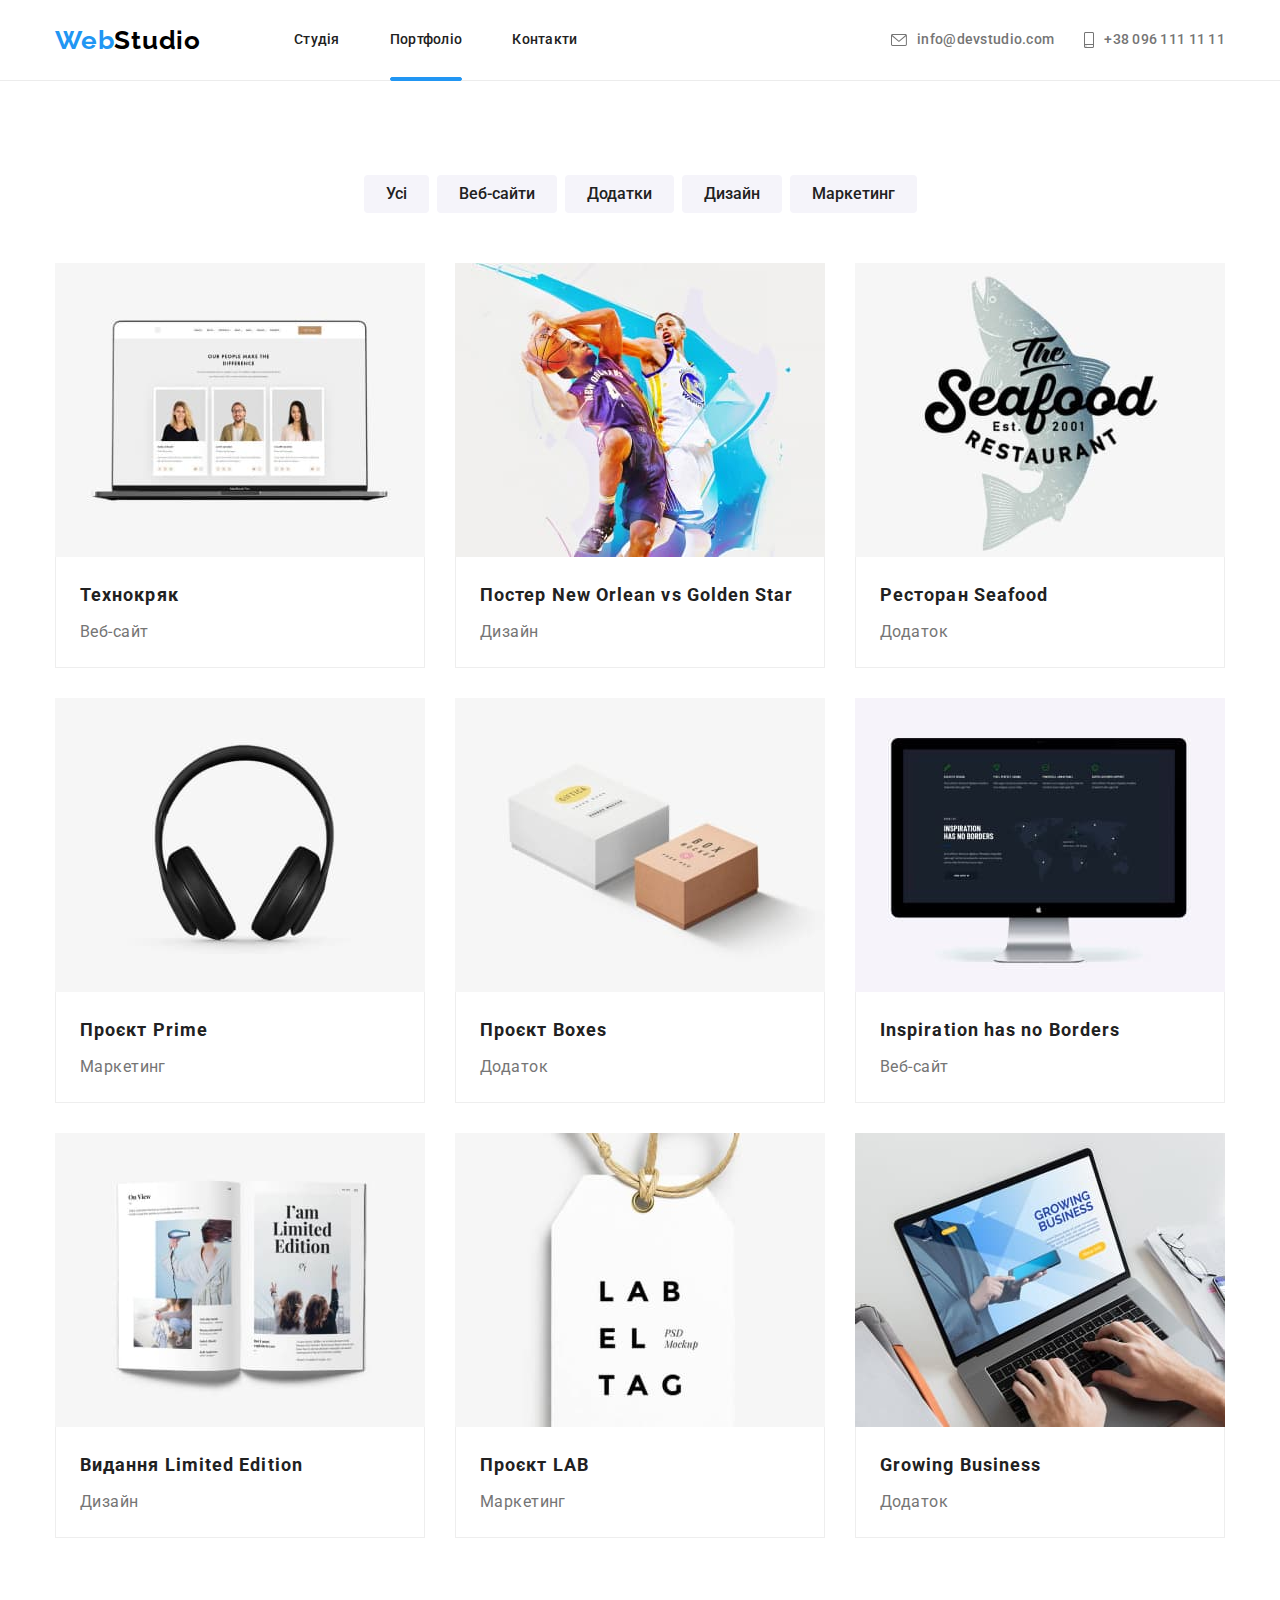
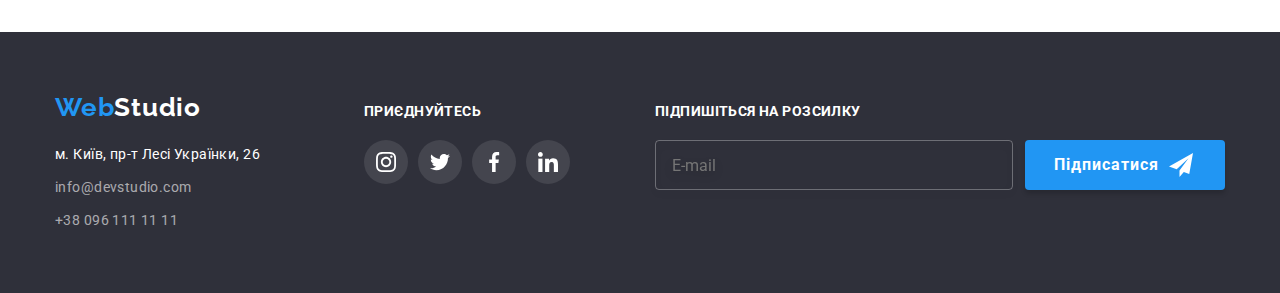
==== commit b624a5e6: "refactoring with sass" ====
--- a/portfolio.html
+++ b/portfolio.html
@@ -18,7 +18,7 @@
       href="https://fonts.googleapis.com/css2?family=Raleway:wght@700&family=Roboto:wght@400;500;700;900&display=swap"
       rel="stylesheet"
     />
-    <link rel="stylesheet" href="./css/styles.css" />
+    <link rel="stylesheet" href="./css/main.min.css">
   </head>
   <body>
     <!-- Header -->
--- a/css/main.min.css
+++ b/css/main.min.css
@@ -0,0 +1 @@
+:root{--bg-primary-color: #f5f5f5;--bg-secondary-color: #f5f4fa;--bg-tertiary-color: #ffffff;--bg-hero-color: #2f303a;--bg-footer-color: #2f303a;--bg-button-primary-color: #f5f4fa;--bg-button-secondary-color: #2196f3;--bg-hover-color: #2196f3;--text-primary-color: #757575;--text-secondary-color: #212121;--text-hover-color: #2196f3;--text-tertiary-color: #ffffff;--text-contacts-color: rgba(255, 255, 255, 0.6);--logo-primary-color: #2196f3;--logo-header-color: #000000;--logo-footer-color: #ffffff;--main-font: "Roboto", sans-serif;--font-secondary: "Raleway", sans-serif;--transition-dur-and-func: 250ms cubic-bezier(0.4, 0, 0.2, 1)}.visually-hidden{position:absolute;width:1px;height:1px;margin:-1px;padding:0;overflow:hidden;border:0;clip:rect(0 0 0 0)}h1,h2,h3,p,ul{margin-top:0;margin-right:0;margin-bottom:0;margin-left:0}ul{padding-left:0}body{font-family:var(--main-font);font-style:normal;font-weight:400;font-size:14px;line-height:1.71;letter-spacing:.03em;background-color:var(--bg-tertiary-color);color:var(--text-primary-color)}img{display:block;max-width:100%;height:auto}button{cursor:pointer}.link{text-decoration:none}.link:hover{color:var(--text-hover-color)}.link:focus{color:var(--text-hover-color)}.list{list-style:none}.section{padding-top:94px;padding-bottom:94px}.section:nth-child(2){padding-bottom:0}.container{width:1200px;padding-left:15px;padding-right:15px;margin-left:auto;margin-right:auto}.current{color:var(--text-hover-color);position:relative}.current::after{content:"";position:absolute;bottom:0;left:0;display:flex;background:#2196f3;border-radius:2px;border:1px solid #2196f3;width:100%;height:4px;transform:translateY(1px)}.button-order{display:inline-block;background-color:var(--bg-button-secondary-color);color:var(--text-tertiary-color);font-weight:700;font-size:16px;line-height:1.88;align-items:center;text-align:center;letter-spacing:.06em;cursor:pointer;padding:10px 32px;border:1px solid rgba(0,0,0,0);border-radius:4px;transition:background-color var(--transition-dur-and-func)}.button-order:hover,.button-order:focus{background-color:#188ce8}.contact__icon{margin-right:10px;display:flex;align-items:center;justify-content:center;background-size:cover;fill:currentColor}.contact__list--page-header{display:flex;align-items:center;justify-content:center;margin-left:auto}.contact__item--page-header:not(:last-child){margin-right:30px}.contact__link--page-header{display:flex;align-items:center;justify-content:center;padding:32px 0;font-weight:500;line-height:1.14;letter-spacing:.02em;color:inherit;transition:color var(--transition-dur-and-func)}.contact__link--page-footer{display:inline-flex;color:var(--text-contacts-color);transition:color var(--transition-dur-and-func);font-style:normal}.address .contact__item:not(:last-child){margin-bottom:9px}.logo{display:block;color:inherit;text-decoration:none;font-family:var(--font-secondary);font-weight:700;color:var(--logo-primary-color);font-size:26px;line-height:1.19;letter-spacing:.03em;margin-right:93px}.logo__item--page-header{color:var(--logo-header-color)}.logo__item--page-footer{color:var(--logo-footer-color)}.logo--page-footer{margin-bottom:20px}.title{color:var(--text-secondary-color)}.social-network__link{display:flex;align-items:center;justify-content:center;width:44px;height:44px;border-radius:50%;gap:10px;transition:background-color var(--transition-dur-and-func),color var(--transition-dur-and-func)}.social-network__link:hover{background-color:var(--bg-hover-color);border-radius:50%}.social-network__item .social-network__link:focus{background-color:var(--bg-hover-color)}.social-network__link--page-footer{background-color:rgba(255,255,255,.1)}.social-network{display:flex;gap:10px;justify-content:center}.social-network__suptitle{font-weight:700;line-height:1.14;text-transform:uppercase;color:var(--text-tertiary-color);margin-bottom:20px}.social-network__icon{fill:var(--text-tertiary-color)}.team__item .social-network__icon{fill:#afb1b8;transition:fill var(--transition-dur-and-func)}.social-network__link:focus .social-network__icon{fill:var(--text-tertiary-color)}.social-network__item:hover .social-network__icon,.social-network__item:focus .social-network__icon{fill:#fff}.social-network__link:hover .social-network__icon{fill:var(--text-tertiary-color)}.filters{display:flex;justify-content:center;margin-bottom:50px}.filters__btn{background-color:var(--bg-button-primary-color);color:var(--text-secondary-color);font-weight:500;font-size:16px;line-height:1.62;text-align:center;cursor:pointer;padding:6px 22px;border:rgba(0,0,0,0);border-radius:4px;transition:color var(--transition-dur-and-func),background-color var(--transition-dur-and-func),box-shadow var(--transition-dur-and-func)}.filters__btn:hover,.filters__btn:focus{box-shadow:0px 3px 1px rgba(0,0,0,.1),0px 1px 2px rgba(0,0,0,.08),0px 2px 2px rgba(0,0,0,.12);background-color:var(--bg-hover-color);color:var(--text-tertiary-color)}.filters__item:not(:last-child){margin-right:8px}.subscribe-form{margin-left:auto}.subscribe-form__wrapper{display:flex;align-items:center;justify-content:center;margin:0;padding:0}.subscribe-form__suptitle{font-weight:700;line-height:1.14;text-transform:uppercase;color:var(--text-tertiary-color);margin-bottom:20px}.subscribe-form__input{width:358px;height:50px;padding-top:15px;padding-bottom:15px;padding-left:16px;background-color:rgba(0,0,0,0);border:1px solid rgba(255,255,255,.3);filter:drop-shadow(0px 4px 4px rgba(0, 0, 0, 0.15));border-radius:4px;font-size:16px;line-height:1.25;color:#fff}.subscribe-form__input:placeholder{font-size:16px;line-height:1.25;color:rgba(255,255,255,.6)}.subscribe-btn{display:inline-flex;align-items:center;width:200px;height:50px;padding:10px 28px;background:#2196f3;border:1px solid rgba(0,0,0,0);box-shadow:0px 4px 4px rgba(0,0,0,.15);border-radius:4px;margin-left:12px;cursor:pointer}.subscribe-btn__text{font-weight:700;font-size:16px;line-height:1.88;letter-spacing:.06em;color:#fff}.subscribe-btn__icon{margin-left:10px;fill:#fff;display:flex;justify-content:center;align-items:center;background-size:contain}.backdrop{position:fixed;width:100%;height:100%;left:0;top:0;background-color:rgba(0,0,0,.2);opacity:1;transition:opacity var(--transition-dur-and-func),visibility var(--transition-dur-and-func)}.modal{position:absolute;left:50%;top:50%;transform:translate(-50%, -50%);background-color:#fff;width:528px;height:581px}.close-modal-btn{display:flex;padding:0;align-items:center;justify-content:center;position:absolute;right:14px;top:14px;border-radius:50%;width:30px;height:30px;background-color:#fff;border:1px solid rgba(0,0,0,.1);cursor:pointer}.close-modal-btn__icon{fill:#000;transition:fill var(--transition-dur-and-func)}.close-modal-btn:hover .close-modal-btn__icon,.close-modal-btn:focus .close-modal-btn__icon{fill:var(--bg-button-secondary-color)}.is-hidden{visibility:hidden;opacity:0;pointer-events:none}.modal-form{display:flex;flex-direction:column;width:100%;height:100%;padding:40px}.modal-form__suptitle{margin-bottom:12px;font-weight:700;font-size:20px;line-height:1.15;text-align:center;color:var(--text-secondary-color)}.modal-form__thumb{position:relative;margin-top:4px}.modal-form__input{width:100%;height:40px;padding-left:42px;border:1px solid rgba(33,33,33,.2);border-radius:4px;transition:border-color var(--transition-dur-and-func)}.modal-form__input:focus,.modal-form__input:hover{border-color:#2196f3}.modal-form__icon{position:absolute;top:50%;left:12px;transform:translateY(-50%);transition:fill var(--transition-dur-and-func)}.modal-form__input:focus+.modal-form__icon,.modal-form__input:hover+.modal-form__icon{fill:#2196f3}.modal-form__comment{width:100%;height:120px;margin-top:4px;border:1px solid rgba(33,33,33,.2);border-radius:4px;resize:none;padding:12px 16px;transition:border-color var(--transition-dur-and-func)}.modal-form__comment:focus,.modal-form__comment:hover{border-color:#2196f3}.modal-form__comment:placeholder{font-size:12px;line-height:1.17;letter-spacing:.01em;color:rgba(117,117,117,.5)}.modal-form__label{font-size:12px;line-height:1.17;letter-spacing:.01em;margin-bottom:10px}.modal-form__label--last{margin-bottom:20px}.checkbox__label{display:flex;align-items:center;justify-content:center;margin-bottom:30px}.policy__link{color:#2196f3}.checkbox__input{position:absolute;appearance:none;transition:border-color var(--transition-dur-and-func),background-color var(--transition-dur-and-func),fill var(--transition-dur-and-func)}.checkbox__icon{display:flex;align-items:center;justify-content:center}.checkbox__custom{display:flex;align-items:center;justify-content:center;width:16px;height:15px;padding:0;margin-right:7px;object-fit:fill;border:2px solid var(--text-secondary-color);border-radius:2px;fill:rgba(0,0,0,0);transition:fill var(--transition-dur-and-func),border-color var(--transition-dur-and-func),background-color var(--transition-dur-and-func)}.checkbox__input:checked+.checkbox__custom{background-color:var(--bg-hover-color);border:2px solid rgba(0,0,0,0);background-size:cover;fill:#fff}.checkbox__input:focus-within+.checkbox__custom{border-color:#188ce8}.submit__btn{display:inline-flex;align-items:center;justify-content:center;width:200px;height:50px;padding:10px 52px;margin-left:auto;margin-right:auto;background:var(--bg-button-secondary-color);box-shadow:0px 4px 4px rgba(0,0,0,.15);border-color:rgba(0,0,0,0);border-radius:4px;font-weight:700;font-size:16px;line-height:1.88;letter-spacing:.06em;color:#fff;transition:background-color var(--transition-dur-and-func)}.submit__btn:hover,.submit__btn:focus{background-color:#188ce8}.header{border-bottom:1px solid #ececec}.header__container{display:flex;align-items:center}.nav{display:flex;align-items:center}.nav__link{display:inline-block;max-height:80px;padding-top:32px;padding-bottom:32px;color:var(--text-secondary-color);font-weight:500;line-height:1.14;letter-spacing:.02em}.nav__list{display:flex;align-items:center;gap:50px}.hero{background-image:linear-gradient(rgba(47, 48, 58, 0.4), rgba(47, 48, 58, 0.4)),url(../images/hero.jpg);background-color:var(--bg-hero-color);text-align:center;padding:200px 0;max-width:1600px;height:600px;margin:0 auto}.hero__title{display:block;margin:0 auto 30px;color:var(--text-tertiary-color);font-weight:900;font-size:44px;line-height:1.36;text-align:center;align-items:center;letter-spacing:.06em;text-transform:uppercase;width:696px}.projects{display:flex;flex-wrap:wrap}.project__item{background-color:var(--bg-tertiary-color);width:370px}.project__item:not(:nth-child(3n)){margin-right:30px}.project__item:not(:nth-last-child(-n+3)){margin-bottom:30px}.project__title{font-weight:700;font-size:18px;line-height:2;letter-spacing:.06em;margin-bottom:4px}.project__subtitle{font-size:16px;line-height:1.88}.project__thumb{padding:20px 24px;border:1px solid #eee;border-top:none}.project__description{display:flex;align-items:center;justify-content:center;position:absolute;top:0;left:0;padding:63px 24px;background:rgba(33,150,243,.9);width:100%;height:100%;font-size:18px;line-height:1.56;letter-spacing:.03em;color:var(--text-tertiary-color);transform:translateY(101%);transition:transform var(--transition-dur-and-func)}.project__link:hover .project__description,.project__link:focus .project__description{transform:translateY(0%)}.project__overlay{display:flex;align-items:center;justify-content:center;position:relative;top:0;left:0;overflow:hidden}.project__title{color:var(--text-secondary-color)}.project__link{display:block;text-decoration:none;transition:box-shadow var(--transition-dur-and-func);color:inherit}.project__link:hover,.project__link:focus{box-shadow:0px 1px 1px rgba(0,0,0,.12),0px 4px 4px rgba(0,0,0,.06),1px 4px 6px rgba(0,0,0,.16)}.speciality__list{display:flex}.speciality__item{width:270px}.speciality__item:not(:last-child){margin-right:30px}.speciality__overlay{display:flex;align-items:center;justify-content:center;width:270px;height:120px;background:#f5f4fa;border-radius:4px;margin-bottom:30px}.speciality .title{font-size:14px}.speciality__label{font-weight:700;line-height:1.14;text-transform:uppercase;margin-bottom:10px}.what-we-do__title{margin-bottom:50px;font-weight:700;font-size:36px;line-height:1.17;text-align:center}.what-we-do__list{display:flex;justify-content:space-between}.what-we-do__item:not(:last-child){margin-right:30px}.wrapper{position:relative}.what-we-do__description{font-weight:700;line-height:1.14;text-align:center;text-transform:uppercase;color:#fff}.what-we-do__thumb{display:flex;align-items:center;justify-content:center;position:absolute;left:0;bottom:0;background-color:rgba(47,48,58,.8);width:100%;height:70px;padding:27px auto}.team{padding-top:94px;padding-bottom:94px;background-color:var(--bg-secondary-color)}.team__title{margin-bottom:50px;font-weight:700;font-size:36px;line-height:1.17;text-align:center}.team__list{display:flex}.team__item{background-color:var(--bg-tertiary-color);width:270px;box-shadow:0px 1px 3px rgba(0,0,0,.12),0px 1px 1px rgba(0,0,0,.14),0px 2px 1px rgba(0,0,0,.2);border-radius:0px 0px 4px 4px}.team__item:not(:last-child){margin-right:30px}.team-member__description{padding:30px 0}.team-member__name{margin-bottom:10px;font-weight:500;font-size:16px;line-height:1.19;text-align:center}.team-member__job{font-size:16px;line-height:1.19;text-align:center;margin-bottom:16px}.clients__title{margin-bottom:50px;font-weight:700;font-size:36px;line-height:1.17;text-align:center}.clients__list{display:flex;align-items:center;gap:30px}.clients__item{display:flex;align-items:center;justify-content:center;width:170px;height:92px}.clients__link{display:flex;justify-content:center;align-items:center;width:170px;height:92px;cursor:pointer;border:1px solid #afb1b8;border-radius:4px;transition:border-color var(--transition-dur-and-func),color var(--transition-dur-and-func)}.clients__link:hover,.clients__link:focus{border-color:#2196f3}.clients__icon{display:flex;align-items:center;justify-content:center;fill:#afb1b8;transition:fill var(--transition-dur-and-func)}.clients__link:hover .clients__icon{fill:var(--bg-hover-color)}.clients__link:focus .clients__icon{fill:var(--bg-hover-color)}.footer{background-color:var(--bg-footer-color);padding-top:60px;padding-bottom:60px}.address__item{margin-bottom:9px}.address__link{display:inline-flex;color:var(--text-tertiary-color);transition:color var(--transition-dur-and-func);font-style:normal}.wrapper{display:flex;align-items:baseline}.flex-box-address{margin-right:70px}/*# sourceMappingURL=main.min.css.map */